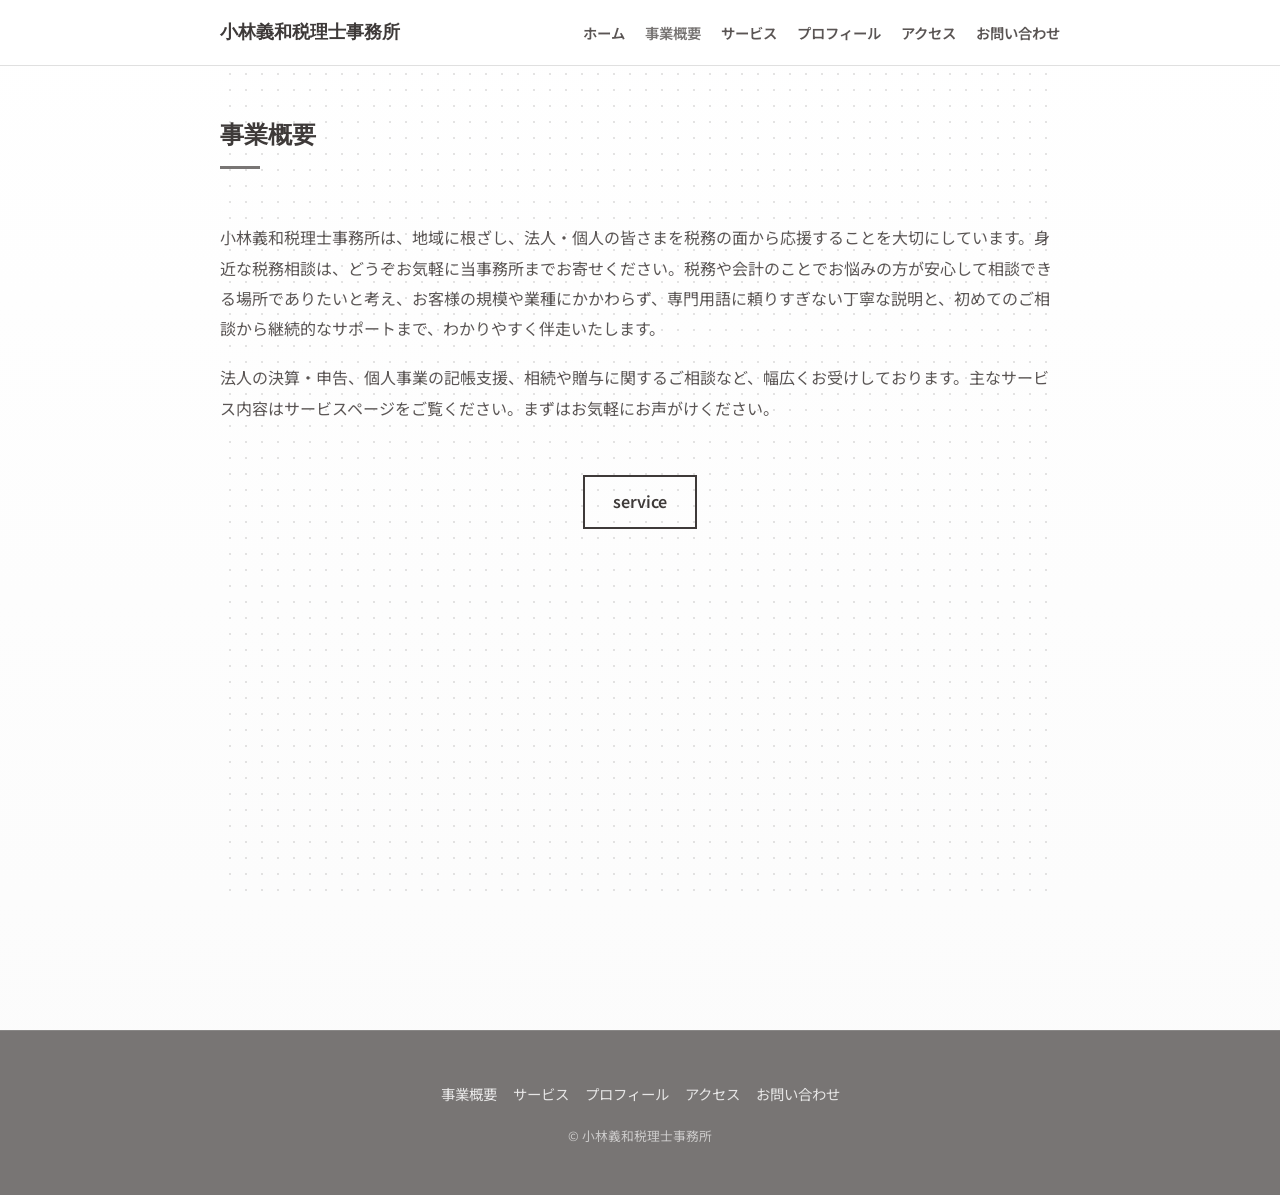
==== about.html @ 959f1964 "Initial website setup with theme C Made-with: Cursor" ====
<!DOCTYPE html>
<html lang="ja">
<head>
  <meta charset="UTF-8">
  <meta name="viewport" content="width=device-width, initial-scale=1.0">
  <title>事業概要 — 小林義和税理士事務所</title>
  <link rel="preconnect" href="https://fonts.googleapis.com">
  <link rel="preconnect" href="https://fonts.gstatic.com" crossorigin>
  <link href="https://fonts.googleapis.com/css2?family=Noto+Sans+JP:wght@400;500;600;700&display=swap" rel="stylesheet">
  <link rel="stylesheet" href="css/base.css">
  <link rel="stylesheet" href="css/theme-c.css?v=20260330-12">
</head>
<body>
  <header class="header">
    <div class="header__inner">
      <a class="header__logo" href="index.html">小林義和税理士事務所</a>
      <nav class="nav" aria-label="メインメニュー">
        <ul class="nav__list">
          <li><a class="nav__link" href="index.html">ホーム</a></li>
          <li><a class="nav__link" href="about.html" aria-current="page">事業概要</a></li>
          <li><a class="nav__link" href="services.html">サービス</a></li>
          <li><a class="nav__link" href="profile.html">プロフィール</a></li>
          <li><a class="nav__link" href="office.html">アクセス</a></li>
          <li><a class="nav__link" href="contact.html">お問い合わせ</a></li>
        </ul>
      </nav>
    </div>
  </header>

  <main class="main page-single">
    <div class="page-single__main">
      <h1 class="page-single__title">事業概要</h1>

      <section class="about">
        <div class="about__body about__body--single">
          <p>小林義和税理士事務所は、地域に根ざし、法人・個人の皆さまを税務の面から応援することを大切にしています。身近な税務相談は、どうぞお気軽に当事務所までお寄せください。税務や会計のことでお悩みの方が安心して相談できる場所でありたいと考え、お客様の規模や業種にかかわらず、専門用語に頼りすぎない丁寧な説明と、初めてのご相談から継続的なサポートまで、わかりやすく伴走いたします。</p>
          <p>法人の決算・申告、個人事業の記帳支援、相続や贈与に関するご相談など、幅広くお受けしております。主なサービス内容はサービスページをご覧ください。まずはお気軽にお声がけください。</p>
        </div>
        <p class="section__actions"><a class="btn btn--primary" href="services.html">service</a></p>
      </section>
    </div>
  </main>

  <footer class="footer">
    <nav class="footer__nav" aria-label="フッターナビ">
      <ul class="footer__nav-list">
        <li><a class="footer__nav-link" href="about.html">事業概要</a></li>
        <li><a class="footer__nav-link" href="services.html">サービス</a></li>
        <li><a class="footer__nav-link" href="profile.html">プロフィール</a></li>
        <li><a class="footer__nav-link" href="office.html">アクセス</a></li>
        <li><a class="footer__nav-link" href="contact.html">お問い合わせ</a></li>
      </ul>
    </nav>
    <p class="footer__copyright">© 小林義和税理士事務所</p>
  </footer>
</body>
</html>
---- css/base.css ----
/* 共通レイアウト（色・トーンは theme-a / theme-b / theme-c で指定） */
html { scroll-behavior: smooth; }
@media (prefers-reduced-motion: reduce) { html { scroll-behavior: auto; } }

*, *::before, *::after { box-sizing: border-box; }
body {
  margin: 0;
  font-family: var(--font-sans);
  font-size: 16px;
  line-height: 1.8;
  color: var(--color-text);
  background: var(--color-bg);
  min-height: 100vh;
  overflow-x: clip;
}

/* ========== ヘッダー・グローバルナビ ========== */
.header {
  position: sticky;
  top: 0;
  z-index: 100;
  background: var(--header-bg, rgba(255, 255, 255, 0.95));
  border-bottom: 1px solid var(--color-border);
}
.header__inner {
  max-width: var(--max-width);
  margin: 0 auto;
  padding: 1rem var(--space-edge);
  display: flex;
  align-items: center;
  justify-content: space-between;
}
.header__logo {
  font-family: var(--font-serif);
  font-size: 1.15rem;
  font-weight: 600;
  color: var(--color-text);
  text-decoration: none;
}
.header__logo:hover { color: var(--color-accent); }
.nav__list {
  list-style: none;
  margin: 0;
  padding: 0;
  display: flex;
  flex-wrap: wrap;
  gap: 0.5rem 1.25rem;
}
.nav__link {
  font-size: 0.9rem;
  font-weight: 600;
  color: var(--color-text-sub);
  text-decoration: none;
  transition: color 0.2s;
}
.nav__link:hover,
.nav__link[aria-current="page"] { color: var(--color-accent); }

/* トップのみ：ヒーロー写真を画面上端まで（ヘッダーを写真上に重ねる） */
.page-home {
  position: relative;
}
.page-home .header {
  position: absolute;
  top: 0;
  left: 0;
  right: 0;
  z-index: 100;
  background: var(--header-overlay-home, rgba(255, 255, 255, 0.45));
  backdrop-filter: blur(12px);
  -webkit-backdrop-filter: blur(12px);
  border-bottom: 1px solid rgba(0, 0, 0, 0.06);
}
.page-home .header__logo,
.page-home .nav__link {
  text-shadow:
    0 0 1px rgba(255, 255, 255, 0.95),
    0 1px 2px rgba(255, 255, 255, 0.85),
    0 0 14px rgba(255, 255, 255, 0.5);
}
.page-home .nav__link[aria-current="page"] {
  text-shadow:
    0 0 1px rgba(255, 255, 255, 0.95),
    0 1px 2px rgba(255, 255, 255, 0.85);
}
.page-home .header__inner {
  padding-top: calc(1rem + env(safe-area-inset-top, 0px));
}
.page-home .hero--with-photo {
  --hero-with-photo-min-height: clamp(360px, 68vh, 860px);
}

/* ========== ヒーロー ========== */
.hero {
  position: relative;
  padding: var(--hero-padding-y, 3rem) var(--space-edge) var(--hero-padding-y-bottom, 4rem);
  text-align: center;
  background: linear-gradient(180deg, var(--hero-gradient-start) 0%, var(--color-bg) 100%);
  border-bottom: 1px solid var(--color-border);
}
.hero__inner { max-width: var(--max-width); margin: 0 auto; }
.hero__title {
  margin: 0 0 0.35em;
  font-family: var(--font-serif);
  font-size: clamp(1.6rem, 4vw, var(--hero-title-max, 2.25rem));
  font-weight: 600;
  line-height: 1.35;
  color: var(--color-text);
  letter-spacing: var(--hero-title-tracking, normal);
}
.hero__subtitle {
  margin: 0;
  font-size: clamp(0.95rem, 2vw, 1.1rem);
  color: var(--color-text-sub);
}

/* ヒーロー：写真がエリア一面＋事務所名を中央（重ね表示） */
.hero--with-photo {
  position: relative;
  padding: 0;
  overflow: hidden;
  background: var(--color-bg-alt);
  border-bottom: 1px solid var(--color-border);
  width: 100vw;
  max-width: 100vw;
  margin-left: calc(50% - 50vw);
  margin-right: calc(50% - 50vw);
  box-sizing: border-box;
  min-height: var(--hero-with-photo-min-height, clamp(280px, 52vh, 640px));
}
.hero--with-photo .hero__photo {
  position: absolute;
  inset: 0;
  margin: 0;
  width: 100%;
  height: 100%;
  z-index: 0;
  background: var(--color-bg-alt);
  opacity: 0;
  animation: hero-slide-fade 18s linear infinite;
}
.hero--with-photo .hero__photo img {
  display: block;
  width: 100%;
  height: 100%;
  object-fit: cover;
  object-position: center;
  transform: scale(1);
  animation: hero-photo-zoom 18s ease-out infinite;
  transform-origin: center;
}
.hero--with-photo .hero__photo--slide1,
.hero--with-photo .hero__photo--slide1 img {
  animation-delay: 0s;
}
.hero--with-photo .hero__photo--slide2,
.hero--with-photo .hero__photo--slide2 img {
  animation-delay: 6s;
}
.hero--with-photo .hero__photo--slide3,
.hero--with-photo .hero__photo--slide3 img {
  animation-delay: 12s;
}
.hero--with-photo .hero__photo--slide2 img {
  /* 田中吉彦税理士事務所トップの落ち着いた見え方に寄せる */
  filter: saturate(0.86) contrast(1.04) brightness(0.82);
  object-position: center 46%;
}
@keyframes hero-photo-zoom {
  0% { transform: scale(1); }
  33.333% { transform: scale(1.1); }
  100% { transform: scale(1.1); }
}
@keyframes hero-slide-fade {
  0% { opacity: 0; }
  5% { opacity: 1; }
  28.333% { opacity: 1; }
  33.333% { opacity: 0; }
  100% { opacity: 0; }
}
@media (prefers-reduced-motion: reduce) {
  .page-home .hero--with-photo .hero__photo,
  .page-home .hero--with-photo .hero__photo img { animation: none; }
  .page-home .hero--with-photo .hero__photo { opacity: 0; }
  .page-home .hero--with-photo .hero__photo--slide1 { opacity: 1; }
}
.hero__overlay {
  position: absolute;
  inset: 0;
  z-index: 1;
  background: var(--hero-overlay-bg, rgba(44, 44, 44, 0.42));
  pointer-events: none;
}
.hero--with-photo .hero__inner--split {
  position: relative;
  z-index: 2;
  max-width: none;
  margin: 0;
  min-height: var(--hero-with-photo-min-height, clamp(280px, 52vh, 640px));
  display: flex;
  align-items: center;
  justify-content: center;
  padding: var(--space-xl) var(--space-edge);
  box-sizing: border-box;
  text-align: center;
}
.hero--with-photo .hero__title {
  margin: 0;
  max-width: 22em;
  color: var(--hero-title-on-image, #fff);
  text-shadow: var(--hero-title-shadow, 0 2px 28px rgba(0, 0, 0, 0.45));
}

/* 明るいハイキー写真向け（看板名と背景の分離：オーバーレイを強め＋中央にマット） */
.hero--with-photo.hero--bright-key .hero__overlay {
  background:
    radial-gradient(
      ellipse 92% 72% at 50% 48%,
      rgba(255, 255, 255, 0.88) 0%,
      rgba(255, 255, 255, 0.55) 45%,
      rgba(255, 255, 255, 0.2) 72%,
      transparent 100%
    ),
    linear-gradient(
      165deg,
      rgba(255, 255, 255, 0.65) 0%,
      rgba(255, 255, 255, 0.2) 38%,
      var(--hero-bright-overlay-end, rgba(44, 62, 98, 0.32)) 100%
    );
}
.hero--with-photo.hero--bright-key .hero__title {
  color: var(--hero-bright-title-color, #1e293b);
  text-shadow:
    0 0 32px rgba(255, 255, 255, 1),
    0 0 16px rgba(255, 255, 255, 0.95),
    0 1px 0 rgba(255, 255, 255, 0.9),
    0 2px 14px rgba(255, 255, 255, 0.75);
}

/* 地図埋め込み */
.map-embed {
  margin: var(--space-lg) 0;
  border: 1px solid var(--color-border);
  border-radius: var(--radius);
  overflow: hidden;
  background: var(--color-bg-alt);
  aspect-ratio: 16 / 10;
  max-height: 420px;
}
.map-embed iframe {
  display: block;
  width: 100%;
  height: 100%;
  min-height: 280px;
  border: 0;
}

/* アクセス：地図とフォームを横並び */
.access__map-form {
  display: grid;
  gap: var(--space-lg);
  align-items: start;
  margin-top: var(--space-lg);
}
@media (min-width: 900px) {
  .access__map-form {
    grid-template-columns: 1fr 1fr;
    gap: var(--space-xl);
    align-items: stretch;
  }
}
.access__map-col .about__heading,
.access__form-col .about__heading {
  margin-top: 0;
}
.access__map-col .map-embed {
  margin: var(--space) 0 var(--space);
}
.map-embed--side {
  aspect-ratio: auto;
  max-height: none;
  min-height: min(420px, 50vh);
  height: 100%;
}
@media (min-width: 900px) {
  .map-embed--side {
    min-height: 440px;
  }
  .map-embed--side iframe {
    min-height: 440px;
  }
}
.access__map-link {
  margin: 0;
  font-size: 0.95rem;
}
.access__map-link a {
  color: var(--color-accent);
  font-weight: 600;
}
.access__actions {
  margin-top: var(--space-lg);
  display: flex;
  flex-wrap: wrap;
  gap: var(--space);
  align-items: center;
  justify-content: center;
}
.access__actions--after-map {
  margin-top: var(--space);
}

/* CTAボタン（ヒーロー／アクセント色で枠のみ・角ばり） */
.btn {
  display: inline-flex;
  align-items: center;
  justify-content: center;
  min-height: 44px;
  padding: 0.65em 1.75em;
  font-family: var(--font-sans);
  font-size: 1rem;
  font-weight: 600;
  text-decoration: none;
  border-radius: 0;
  border: 2px solid var(--cta-border, var(--color-accent));
  cursor: pointer;
  transition: background 0.2s, color 0.2s, border-color 0.2s;
  box-sizing: border-box;
}
.btn:hover { opacity: 1; }
.btn--primary {
  color: var(--cta-text, var(--color-accent));
  background: transparent;
  border-color: var(--cta-border, var(--color-accent));
}
.btn--primary:hover {
  background: var(--cta-hover-bg, rgba(44, 82, 130, 0.1));
  color: var(--cta-text-hover, var(--color-accent));
}
.btn--primary:focus-visible {
  outline: 2px solid var(--cta-border, var(--color-accent));
  outline-offset: 3px;
}
.section__actions {
  margin-top: var(--space-lg);
  margin-bottom: 0;
  text-align: center;
}
.section__actions .btn { margin-top: 0.25rem; }

/* アクセスページ：地図のみ（全幅） */
.map-embed--access-full {
  margin: var(--space-lg) 0;
  aspect-ratio: 16 / 10;
  max-height: 520px;
  min-height: 320px;
}
.map-embed--access-full iframe {
  min-height: 320px;
}
@media (min-width: 720px) {
  .map-embed--access-full {
    min-height: 400px;
    max-height: 560px;
  }
  .map-embed--access-full iframe {
    min-height: 400px;
  }
}

/* サービス一覧（ページ用） */
.services__intro { margin: 0 0 var(--space-lg); color: var(--color-text-sub); line-height: 1.9; }
.services__list { list-style: none; margin: 0; padding: 0; }
.services__item {
  padding: var(--space) 0;
  border-bottom: 1px solid var(--color-border);
  font-size: 1.05rem;
  font-weight: 600;
  color: var(--color-text);
}
.services__item:last-child { border-bottom: none; }

/* アクセスページ：フォーム単体ブロック（地図と並べない場合用） */
.access__form-block {
  padding-top: var(--space-xl);
  margin-top: var(--space-lg);
  border-top: 1px solid var(--color-border);
}

/* ========== メインコンテンツ ========== */
.main { max-width: var(--max-width); margin: 0 auto; padding: var(--space-xl) var(--space-edge); }
.section { padding: var(--space-xl) 0; }
.section:not(:last-child) { border-bottom: 1px solid var(--color-border); }
.section__title {
  margin: 0 0 var(--space);
  font-family: var(--font-serif);
  font-size: 1.35rem;
  font-weight: 600;
}
.section__title::after {
  content: "";
  display: block;
  width: var(--title-accent-width, 2em);
  height: var(--title-accent-height, 3px);
  margin-top: 0.35em;
  background: var(--color-accent);
  border-radius: var(--title-accent-radius, 2px);
}
.section__lead {
  margin: 0 0 var(--space-lg);
  font-size: 1rem;
  color: var(--color-text-sub);
  line-height: 1.9;
}

/* 事業概要（罫線で区切り） */
.about { margin: 0; }
.about__lead {
  margin: 0 0 var(--space);
  font-size: 1rem;
  color: var(--color-text-sub);
  line-height: 1.9;
}
.about__rule {
  margin: var(--space-lg) 0;
  border: none;
  border-top: 1px solid var(--color-border);
}
.about__body { font-size: 1rem; color: var(--color-text-sub); line-height: 1.9; }
.about__body p { margin: 0 0 1em; }
.about__body p:last-child { margin-bottom: 0; }
.about__body--single p:first-child { margin-top: 0; }
.about__heading {
  margin: var(--space) 0 0.75rem;
  font-family: var(--font-serif);
  font-size: 1.1rem;
  font-weight: 600;
  color: var(--color-text);
}
.about__heading::after {
  content: "";
  display: block;
  width: 1.5em;
  height: 2px;
  margin-top: 0.25em;
  background: var(--color-accent);
  border-radius: 1px;
}
.about__services {
  margin: 0;
  padding-left: 1.25rem;
  color: var(--color-text-sub);
  line-height: 1.9;
}
.about__services li { margin-bottom: 0.35em; }
.about__services li:last-child { margin-bottom: 0; }

/* プロフィール（スタッフ） */
.profile__list { list-style: none; margin: 0; padding: 0; }
.profile__item {
  padding: var(--space-lg) 0;
  border-bottom: 1px solid var(--color-border);
}
.profile__item:last-child { border-bottom: none; }
.profile__inner {
  display: grid;
  gap: var(--space);
  align-items: start;
}
@media (min-width: 640px) {
  .profile__inner { grid-template-columns: 140px 1fr; gap: var(--space-lg); }
}
.profile__figure {
  margin: 0;
  border-radius: var(--profile-photo-radius, var(--radius));
  overflow: hidden;
  background: var(--color-bg-alt);
  aspect-ratio: 1;
  min-height: 140px;
  box-shadow: var(--profile-photo-shadow, none);
}
.profile__figure img { display: block; width: 100%; height: 100%; object-fit: cover; }
.profile__body { min-width: 0; }
.profile__name { margin: 0 0 0.2em; font-family: var(--font-serif); font-size: 1.2rem; font-weight: 600; }
.profile__role { margin: 0 0 0.5em; font-size: 0.9rem; color: var(--color-accent); }
.profile__catch { margin: 0 0 0.5em; font-size: 0.95rem; font-weight: 600; color: var(--color-text); }
.profile__bio { margin: 0; font-size: 0.95rem; color: var(--color-text-sub); line-height: 1.85; }

/* 事務所案内 */
.office__dl { margin: 0; }
.office__row { display: grid; gap: 0.5rem 1.5rem; padding: 0.75rem 0; border-bottom: 1px dotted var(--color-border); }
@media (min-width: 480px) { .office__row { grid-template-columns: 8em 1fr; } }
.office__dt { font-weight: 600; color: var(--color-text); }
.office__dd { margin: 0; color: var(--color-text-sub); }

/* お問い合わせフォーム */
.contact__lead {
  margin: 0 0 var(--space-lg);
  font-size: 1rem;
  color: var(--color-text-sub);
  line-height: 1.8;
}
.contact__frame {
  padding: var(--space-lg);
  border: 1px solid var(--color-border);
  border-radius: var(--radius);
  background: var(--contact-frame-bg, #fff);
  margin-bottom: var(--space);
  box-shadow: var(--contact-frame-shadow, none);
}
.contact__form { display: flex; flex-direction: column; gap: 1.25rem; max-width: 100%; }
.contact__row { display: grid; gap: 1rem; }
@media (min-width: 480px) { .contact__row { grid-template-columns: 1fr 1fr; } }
.contact__field { min-width: 0; }
.contact__label { display: block; margin-bottom: 0.35em; font-size: 0.9rem; font-weight: 600; color: var(--color-text); }
.contact__input,
.contact__textarea {
  width: 100%;
  padding: 0.6em 0.9em;
  font-family: var(--font-sans);
  font-size: 1rem;
  border: 1px solid var(--color-border);
  border-radius: var(--radius);
  background: var(--input-bg, #fff);
  transition: border-color 0.2s;
}
.contact__input:focus,
.contact__textarea:focus {
  outline: none;
  border-color: var(--color-accent);
}
.contact__textarea { resize: vertical; min-height: 6em; }
.contact__submit {
  padding: 0.7em 1.75em;
  font-size: 1rem;
  font-weight: 600;
  font-family: var(--font-sans);
  color: var(--cta-text, var(--color-accent));
  background: transparent;
  border: 2px solid var(--cta-border, var(--color-accent));
  border-radius: 0;
  cursor: pointer;
  align-self: flex-start;
  transition: background 0.2s, color 0.2s;
}
.contact__submit:hover {
  background: var(--cta-hover-bg, rgba(44, 82, 130, 0.1));
  color: var(--cta-text-hover, var(--color-accent));
}
.contact__submit:focus-visible {
  outline: 2px solid var(--cta-border, var(--color-accent));
  outline-offset: 3px;
}
.contact__required { font-size: 0.8em; font-weight: 500; color: var(--color-accent); }
.contact__input::placeholder,
.contact__textarea::placeholder { color: #999; }
.contact__note { margin: 0.5rem 0 0; font-size: 0.85rem; color: var(--color-text-sub); }

/* ========== フッター ========== */
.footer {
  margin-top: var(--space-xl);
  padding: var(--space-lg) var(--space-edge);
  text-align: center;
  border-top: 1px solid var(--footer-border, var(--color-border));
  background: var(--footer-bg, var(--header-bg, rgba(255, 255, 255, 0.95)));
  color: var(--footer-text, inherit);
}
.footer__nav { margin-bottom: 1rem; }
.footer__nav-list { list-style: none; margin: 0; padding: 0; display: flex; flex-wrap: wrap; justify-content: center; gap: 0 1rem; }
.footer__nav-link { font-size: 0.9rem; color: var(--footer-link-color, var(--color-text-sub)); text-decoration: none; }
.footer__nav-link:hover { color: var(--footer-link-hover, var(--color-accent)); }
.footer__copyright { margin: 0; font-size: 0.8rem; color: var(--footer-muted, var(--color-text-sub)); }

/* ========== 単体ページ（about / profile / office / contact） ========== */
.page-single {
  max-width: var(--max-width);
  margin: 0 auto;
  padding: 0 var(--space-edge) var(--space-xl);
  min-height: 100vh;
  display: flex;
  flex-direction: column;
}
.page-single__main { flex: 1; padding: var(--space-lg) 0 var(--space) 0; }
.page-single__title {
  margin: 0 0 var(--space-lg);
  font-family: var(--font-serif);
  font-size: 1.5rem;
  font-weight: 600;
}
.page-single__title::after {
  content: "";
  display: block;
  width: var(--title-accent-width, 2em);
  height: var(--title-accent-height, 3px);
  margin-top: 0.35em;
  background: var(--color-accent);
  border-radius: var(--title-accent-radius, 2px);
}

/* ========== レスポンシブ ========== */
@media (max-width: 768px) {
  :root { --space-lg: 2.5rem; --space-xl: 3rem; }
  .nav__list { gap: 0.5rem; }
  .hero { padding: 2rem var(--space-edge) 3rem; }
  .section__title { font-size: 1.25rem; }
}

@media (max-width: 640px) {
  .header__inner { flex-direction: column; align-items: flex-start; gap: 0.75rem; }
  .nav__list { gap: 0.35rem; }
  .contact__row { grid-template-columns: 1fr; }
  .contact__input,
  .contact__textarea { font-size: 16px; }
}
---- css/theme-c.css ----
/* パターンC — 田中吉彦税理士事務所 公式サイト（t2ao.com）の配色・トーンを参考
 * 本文 #3e3a39 / アクセント黄 #ffe400 / グレー #787574 / 区切り #e0e0e0（同サイト basic.css 準拠） */
:root {
  --color-text: #3e3a39;
  --color-text-sub: #5a5554;
  --color-bg: #ffffff;
  --color-bg-alt: #f5f5f4;
  --color-accent: #787574;
  --color-border: #e0e0e0;
  --font-sans: "Noto Sans JP", "Hiragino Kaku Gothic ProN", "Hiragino Sans", Meiryo, sans-serif;
  --font-serif: "Yu Mincho", "Hiragino Mincho ProN", "Noto Serif JP", serif;
  --space: 1.5rem;
  --space-lg: 3rem;
  --space-xl: 4rem;
  --max-width: 880px;
  --space-edge: 1.25rem;
  --radius: 6px;
  --hero-gradient-start: #ebeae8;
  /* CTA：炭色基調（黄色アクセントは使わない） */
  --cta-border: #3e3a39;
  --cta-text: #3e3a39;
  --cta-text-hover: #3e3a39;
  --cta-hover-bg: rgba(120, 117, 116, 0.14);
  --hero-padding-y: 3.5rem;
  --hero-padding-y-bottom: 4.5rem;
  --hero-title-max: 2.4rem;
  --hero-title-tracking: 0.06em;
  --title-accent-width: 2.5rem;
  --title-accent-height: 3px;
  --title-accent-radius: 0;
  --header-bg: rgba(255, 255, 255, 0.96);
  --header-overlay-home: rgba(255, 255, 255, 0.52);
  --profile-photo-radius: 50%;
  --profile-photo-shadow: 0 4px 20px rgba(62, 58, 57, 0.07);
  --contact-frame-bg: #fff;
  --contact-frame-shadow: 0 2px 16px rgba(62, 58, 57, 0.06);
  --input-bg: #fff;
  --hero-overlay-bg: rgba(62, 58, 57, 0.48);
  --hero-title-on-image: #fffdfa;
  --hero-title-shadow: 0 2px 22px rgba(0, 0, 0, 0.42);
  --hero-bright-title-color: #2e2c2b;
  --hero-bright-overlay-end: rgba(62, 58, 57, 0.3);
  /* フッター（同サイト .footerBoxWrap #787574 相当） */
  --footer-bg: #787574;
  --footer-border: rgba(255, 255, 255, 0.12);
  --footer-text: rgba(255, 255, 255, 0.92);
  --footer-link-color: rgba(255, 255, 255, 0.82);
  --footer-link-hover: #ffffff;
  --footer-muted: rgba(255, 255, 255, 0.62);
}

/* t2ao風：ノートパッドのようなドット背景 */
body {
  background:
    linear-gradient(180deg, #ffffff 0%, #fbfbfb 100%);
}

.main {
  background: transparent;
}
.main .section {
  position: relative;
  padding: calc(var(--space-xl) + 0.35rem) calc(var(--space-edge) + 0.2rem);
  background-image:
    radial-gradient(circle, rgba(120, 117, 116, 0.18) 1.05px, transparent 1.15px);
  background-size: 16px 16px;
  background-position: 2px 2px;
  background-origin: padding-box;
  background-clip: padding-box;
}
.main .section:not(:last-child) {
  margin-bottom: 0;
  border-bottom: none;
}
.main > .section + .section {
  margin-top: clamp(1.1rem, 2.8vw, 1.9rem);
}
.main .section[id] {
  scroll-margin-top: 1rem;
}
.section:not(:last-child) {
  border-bottom: 0 !important;
}
.main .section,
.main .section:not(:last-child) {
  border-bottom: 0 !important;
}

.section__title {
  letter-spacing: 0.04em;
}
.section__title::after,
.about__heading::after {
  background: var(--color-accent);
}

.about__services {
  list-style: none;
  padding-left: 0;
}
.about__services li {
  position: relative;
  padding-left: 1em;
}
.about__services li::before {
  content: "";
  position: absolute;
  top: 0.72em;
  left: 0;
  width: 0.38em;
  height: 0.38em;
  border-radius: 50%;
  background: var(--color-accent);
}

.page-single__main {
  /* 下層ページ：ヘッダー直下の詰まりを防ぐ（左右は main 側で確保） */
  padding: var(--space-lg) 0 0 0 !important;
  background-image:
    radial-gradient(circle, rgba(120, 117, 116, 0.2) 1.1px, transparent 1.2px);
  background-size: 16px 16px;
  background-position: 2px 0 !important;
  background-origin: padding-box;
  background-clip: padding-box;
}
.page-single__main > * + * {
  margin-top: 0.35rem;
}
@media (max-width: 640px) {
  .page-single__main {
    padding-top: calc(var(--space-lg) - 0.5rem) !important;
  }
}
.page-single__title {
  margin-bottom: calc(var(--space-lg) + 0.35rem);
}

.about__body p,
.section__lead,
.services__intro {
  margin-bottom: 1.15em;
}
.about__services li {
  margin-bottom: 0.5em;
}
.about__rule {
  border-top: 0;
  margin: calc(var(--space-lg) + 0.4rem) 0;
}
.services__item {
  padding-top: 1rem;
  padding-bottom: 1rem;
  border-bottom: 0;
}
.page-single__title::after {
  background: var(--color-accent);
}

.services__item {
  padding-left: 0.35rem;
  border-bottom: 0;
}
.office__row {
  border-bottom: 0;
  padding-bottom: 1rem;
}
.office__row + .office__row {
  margin-top: 0.35rem;
}
.contact__frame {
  border: 1px dotted #d7d2cd;
  border-top: 2px solid var(--color-accent);
}

/*（重複上書きを削除して統一） */
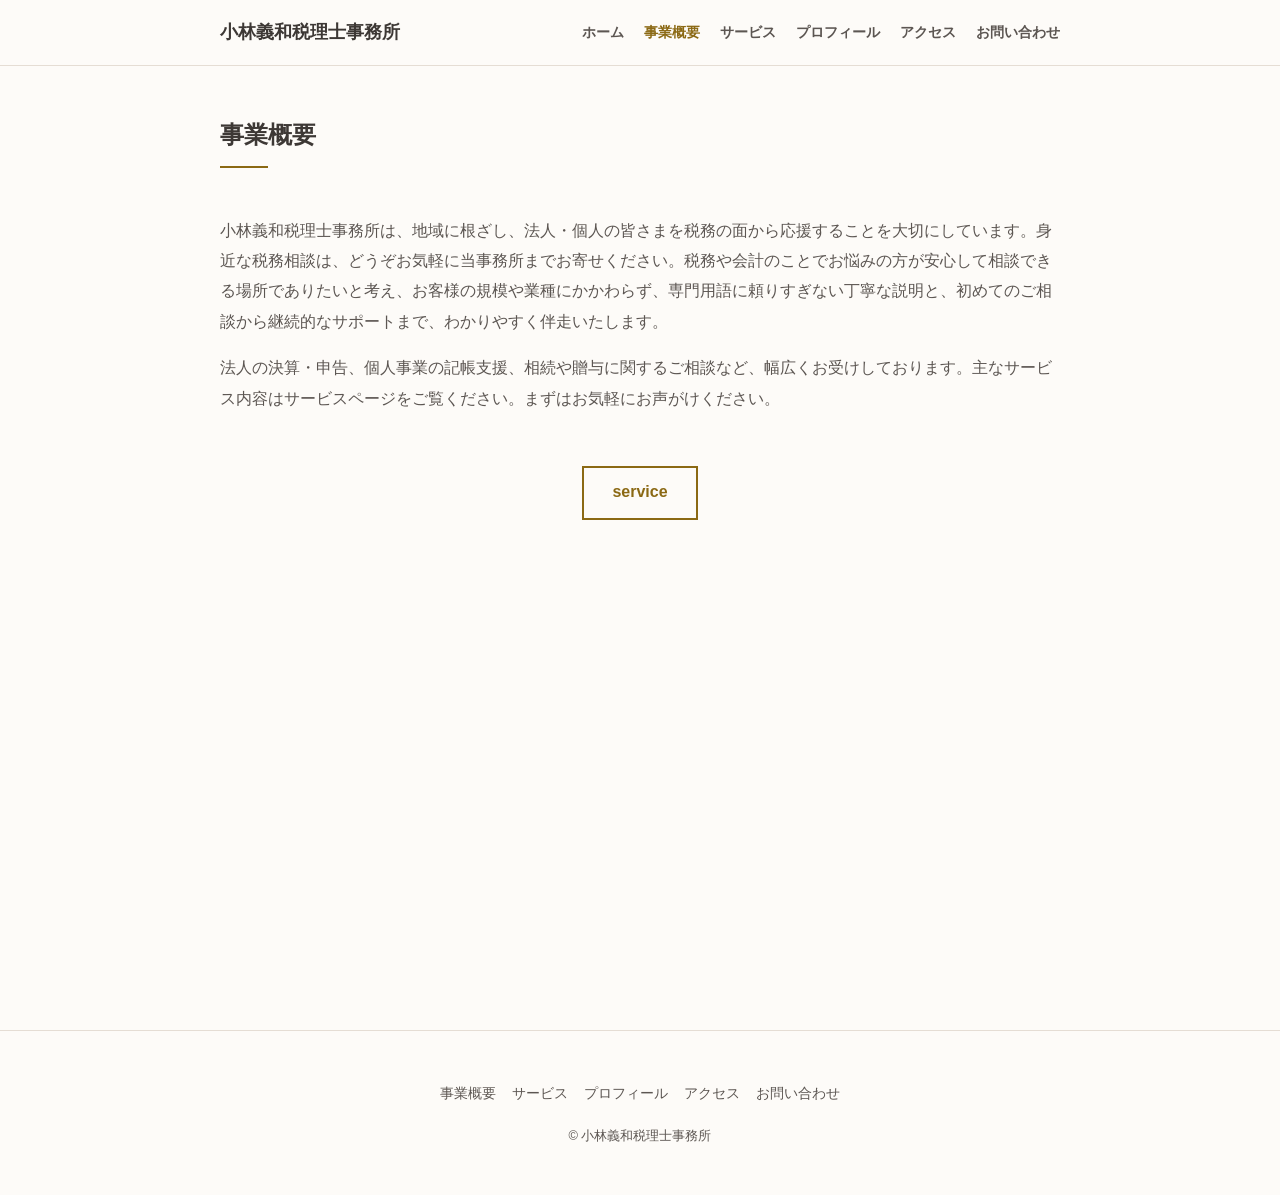
==== commit 37db035b: "Switch branch variant to theme B Made-with: Cursor" ====
--- a/about.html
+++ b/about.html
@@ -8,7 +8,7 @@
   <link rel="preconnect" href="https://fonts.gstatic.com" crossorigin>
   <link href="https://fonts.googleapis.com/css2?family=Noto+Sans+JP:wght@400;500;600;700&display=swap" rel="stylesheet">
   <link rel="stylesheet" href="css/base.css">
-  <link rel="stylesheet" href="css/theme-c.css?v=20260330-12">
+  <link rel="stylesheet" href="css/theme-b.css?v=20260330-1800">
 </head>
 <body>
   <header class="header">
--- a/css/theme-b.css
+++ b/css/theme-b.css
@@ -0,0 +1,42 @@
+/* パターンB — 暖色・クリームトーン（やわらかさ・人となり） */
+:root {
+  --color-text: #3d3835;
+  --color-text-sub: #5c5652;
+  --color-bg: #fdfbf8;
+  --color-bg-alt: #f5efe8;
+  --color-accent: #8b6914;
+  --color-border: #e5ddd4;
+  --font-sans: "Hiragino Kaku Gothic ProN", "Hiragino Sans", Meiryo, sans-serif;
+  --font-serif: "Yu Mincho", "Hiragino Mincho ProN", serif;
+  --space: 1.5rem;
+  --space-lg: 3rem;
+  --space-xl: 4rem;
+  --max-width: 880px;
+  --space-edge: 1.25rem;
+  --radius: 8px;
+  --hero-gradient-start: #f0e8dc;
+  /* CTA：ヒーロー暖色トーンとアクセントを統一 */
+  --cta-border: #8b6914;
+  --cta-text: #8b6914;
+  --cta-text-hover: #6d530f;
+  --cta-hover-bg: rgba(139, 105, 20, 0.12);
+  --hero-padding-y: 3.5rem;
+  --hero-padding-y-bottom: 4.5rem;
+  --hero-title-max: 2.4rem;
+  --hero-title-tracking: 0.02em;
+  --title-accent-width: 3rem;
+  --title-accent-height: 2px;
+  --title-accent-radius: 0;
+  --header-bg: rgba(253, 251, 248, 0.97);
+  --header-overlay-home: rgba(253, 251, 248, 0.52);
+  --profile-photo-radius: 50%;
+  --profile-photo-shadow: 0 4px 20px rgba(61, 56, 53, 0.08);
+  --contact-frame-bg: #fff;
+  --contact-frame-shadow: 0 2px 16px rgba(61, 56, 53, 0.06);
+  --input-bg: #fffcf9;
+  --hero-overlay-bg: rgba(61, 56, 53, 0.5);
+  --hero-title-on-image: #fffdfa;
+  --hero-title-shadow: 0 2px 24px rgba(0, 0, 0, 0.4);
+  --hero-bright-title-color: #2f2a28;
+  --hero-bright-overlay-end: rgba(61, 56, 53, 0.28);
+}
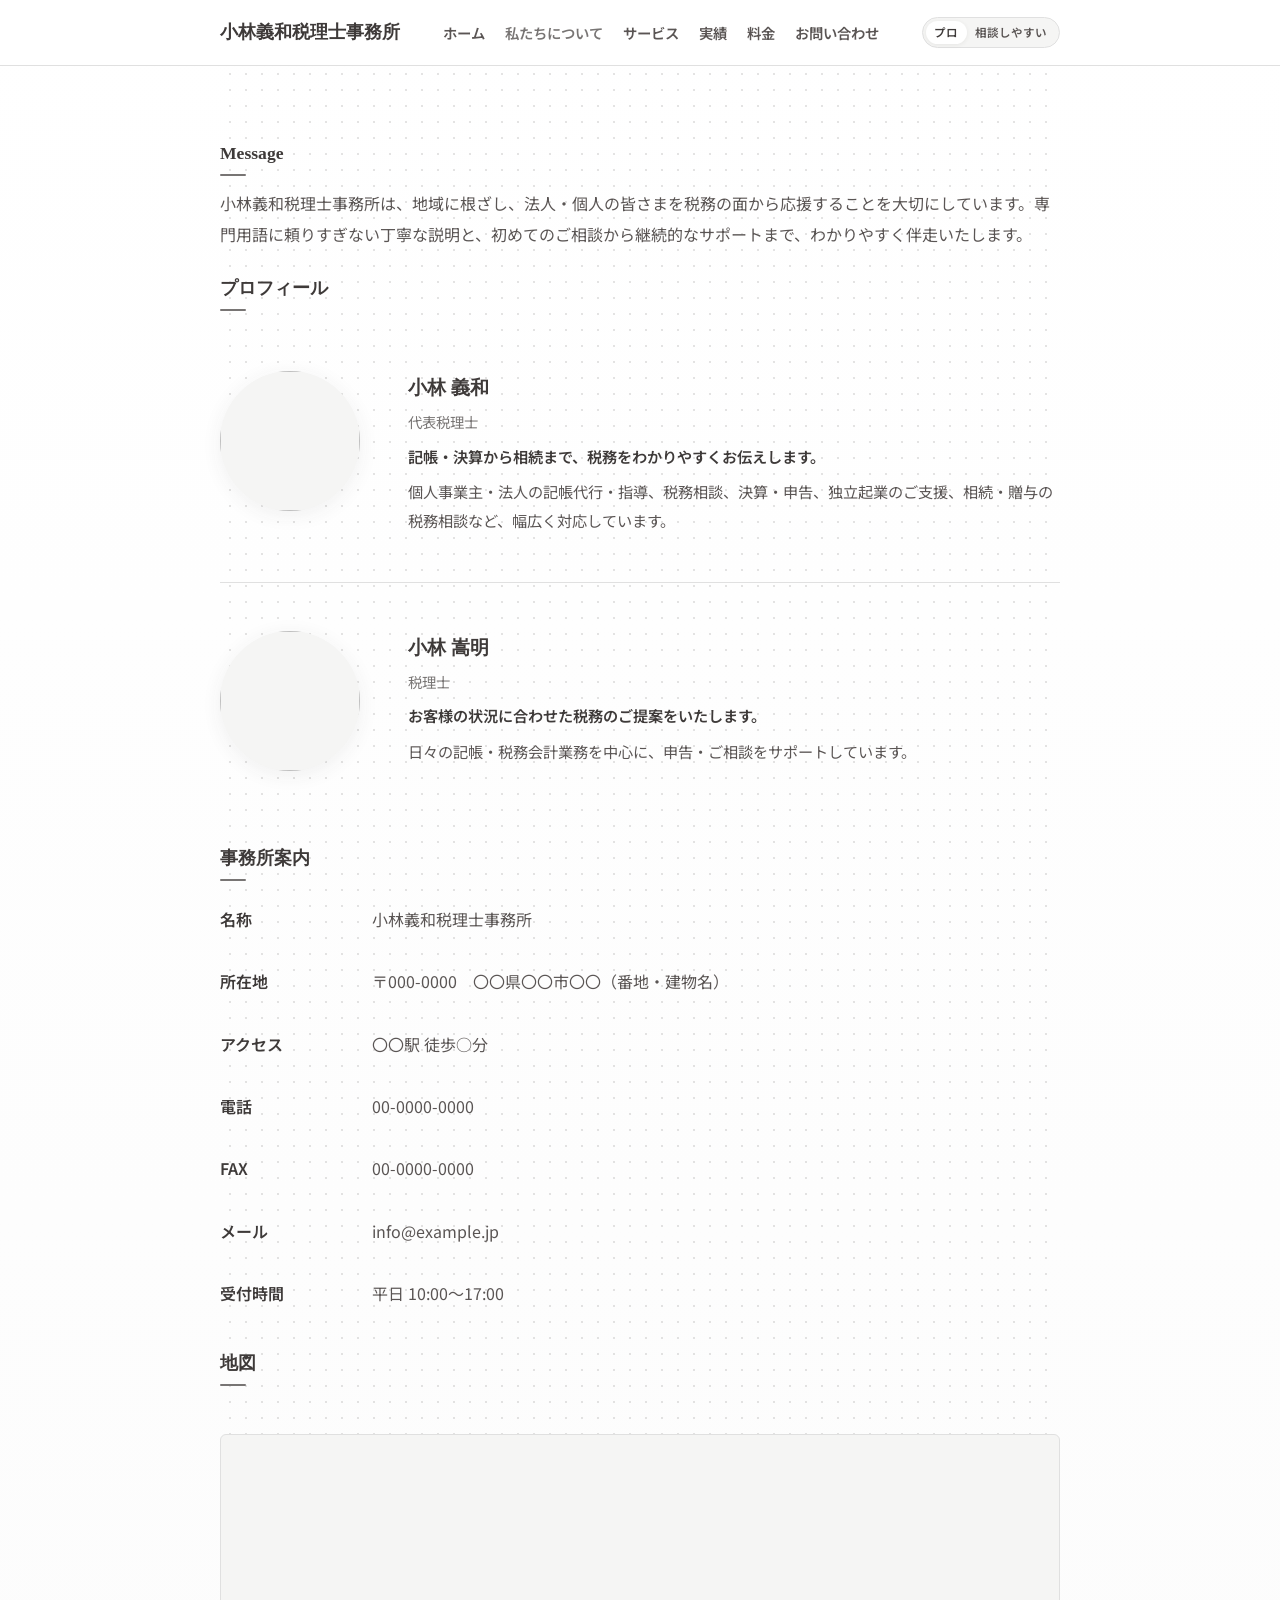
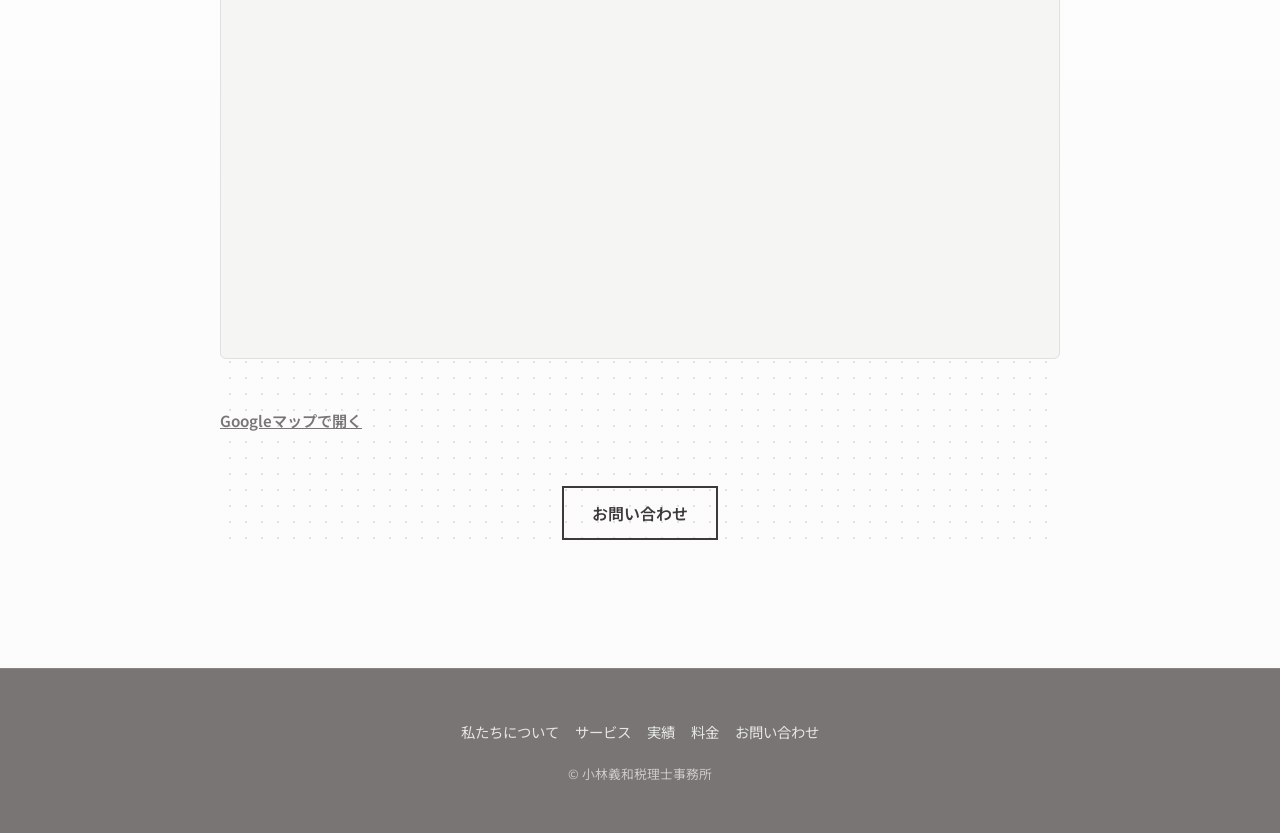
==== commit c488b4f7: "Refine friendly-site UX and restore mode switching across pages Improve mobile layout and hero behav" ====
--- a/about.html
+++ b/about.html
@@ -3,12 +3,13 @@
 <head>
   <meta charset="UTF-8">
   <meta name="viewport" content="width=device-width, initial-scale=1.0">
-  <title>事業概要 — 小林義和税理士事務所</title>
+  <title>私たちについて — 小林義和税理士事務所</title>
   <link rel="preconnect" href="https://fonts.googleapis.com">
   <link rel="preconnect" href="https://fonts.gstatic.com" crossorigin>
   <link href="https://fonts.googleapis.com/css2?family=Noto+Sans+JP:wght@400;500;600;700&display=swap" rel="stylesheet">
   <link rel="stylesheet" href="css/base.css">
-  <link rel="stylesheet" href="css/theme-b.css?v=20260330-1800">
+  <link id="site-theme-link" rel="stylesheet" href="css/theme-c.css?v=20260527">
+  <script src="js/site-mode.js"></script>
 </head>
 <body>
   <header class="header">
@@ -17,10 +18,10 @@
       <nav class="nav" aria-label="メインメニュー">
         <ul class="nav__list">
           <li><a class="nav__link" href="index.html">ホーム</a></li>
-          <li><a class="nav__link" href="about.html" aria-current="page">事業概要</a></li>
+          <li><a class="nav__link" href="about.html" aria-current="page">私たちについて</a></li>
           <li><a class="nav__link" href="services.html">サービス</a></li>
-          <li><a class="nav__link" href="profile.html">プロフィール</a></li>
-          <li><a class="nav__link" href="office.html">アクセス</a></li>
+          <li><a class="nav__link" href="works.html">実績</a></li>
+          <li><a class="nav__link" href="pricing.html">料金</a></li>
           <li><a class="nav__link" href="contact.html">お問い合わせ</a></li>
         </ul>
       </nav>
@@ -29,14 +30,85 @@
 
   <main class="main page-single">
     <div class="page-single__main">
-      <h1 class="page-single__title">事業概要</h1>
+      <section class="about">
+        <h2 class="about__heading">Message</h2>
+        <div class="about__body about__body--single">
+          <p>小林義和税理士事務所は、地域に根ざし、法人・個人の皆さまを税務の面から応援することを大切にしています。専門用語に頼りすぎない丁寧な説明と、初めてのご相談から継続的なサポートまで、わかりやすく伴走いたします。</p>
+        </div>
 
-      <section class="about">
-        <div class="about__body about__body--single">
-          <p>小林義和税理士事務所は、地域に根ざし、法人・個人の皆さまを税務の面から応援することを大切にしています。身近な税務相談は、どうぞお気軽に当事務所までお寄せください。税務や会計のことでお悩みの方が安心して相談できる場所でありたいと考え、お客様の規模や業種にかかわらず、専門用語に頼りすぎない丁寧な説明と、初めてのご相談から継続的なサポートまで、わかりやすく伴走いたします。</p>
-          <p>法人の決算・申告、個人事業の記帳支援、相続や贈与に関するご相談など、幅広くお受けしております。主なサービス内容はサービスページをご覧ください。まずはお気軽にお声がけください。</p>
+        <h2 class="about__heading" id="profile">プロフィール</h2>
+        <ul class="profile__list">
+          <li class="profile__item">
+            <div class="profile__inner">
+              <figure class="profile__figure profile__figure--illust">
+                <img src="images/illust-profile-yoshikazu.svg" alt="" width="200" height="200" decoding="async">
+              </figure>
+              <div class="profile__body">
+                <p class="profile__name">小林 義和</p>
+                <p class="profile__role">代表税理士</p>
+                <p class="profile__catch">記帳・決算から相続まで、税務をわかりやすくお伝えします。</p>
+                <p class="profile__bio">個人事業主・法人の記帳代行・指導、税務相談、決算・申告、独立起業のご支援、相続・贈与の税務相談など、幅広く対応しています。</p>
+              </div>
+            </div>
+          </li>
+          <li class="profile__item">
+            <div class="profile__inner">
+              <figure class="profile__figure profile__figure--illust">
+                <img src="images/illust-profile-takaaki.svg" alt="" width="200" height="200" decoding="async">
+              </figure>
+              <div class="profile__body">
+                <p class="profile__name">小林 嵩明</p>
+                <p class="profile__role">税理士</p>
+                <p class="profile__catch">お客様の状況に合わせた税務のご提案をいたします。</p>
+                <p class="profile__bio">日々の記帳・税務会計業務を中心に、申告・ご相談をサポートしています。</p>
+              </div>
+            </div>
+          </li>
+        </ul>
+
+        <h2 class="about__heading">事務所案内</h2>
+        <dl class="office__dl">
+          <div class="office__row">
+            <dt class="office__dt">名称</dt>
+            <dd class="office__dd">小林義和税理士事務所</dd>
+          </div>
+          <div class="office__row">
+            <dt class="office__dt">所在地</dt>
+            <dd class="office__dd">〒000-0000　〇〇県〇〇市〇〇（番地・建物名）</dd>
+          </div>
+          <div class="office__row">
+            <dt class="office__dt">アクセス</dt>
+            <dd class="office__dd">〇〇駅 徒歩○分</dd>
+          </div>
+          <div class="office__row">
+            <dt class="office__dt">電話</dt>
+            <dd class="office__dd">00-0000-0000</dd>
+          </div>
+          <div class="office__row">
+            <dt class="office__dt">FAX</dt>
+            <dd class="office__dd">00-0000-0000</dd>
+          </div>
+          <div class="office__row">
+            <dt class="office__dt">メール</dt>
+            <dd class="office__dd">info@example.jp</dd>
+          </div>
+          <div class="office__row">
+            <dt class="office__dt">受付時間</dt>
+            <dd class="office__dd">平日 10:00～17:00</dd>
+          </div>
+        </dl>
+
+        <h2 class="about__heading" id="access">地図</h2>
+        <div class="map-embed map-embed--access-full">
+          <iframe
+            title="小林義和税理士事務所の地図"
+            src="https://www.google.com/maps?q=35.4098526%2C136.7817527&amp;hl=ja&amp;z=17&amp;output=embed"
+            loading="lazy"
+            referrerpolicy="no-referrer-when-downgrade"
+            allowfullscreen></iframe>
         </div>
-        <p class="section__actions"><a class="btn btn--primary" href="services.html">service</a></p>
+        <p class="access__map-link"><a href="https://maps.app.goo.gl/AAufb9p4Q1BrUgb66" target="_blank" rel="noopener noreferrer">Googleマップで開く</a></p>
+        <p class="section__actions"><a class="btn btn--primary" href="contact.html">お問い合わせ</a></p>
       </section>
     </div>
   </main>
@@ -44,14 +116,15 @@
   <footer class="footer">
     <nav class="footer__nav" aria-label="フッターナビ">
       <ul class="footer__nav-list">
-        <li><a class="footer__nav-link" href="about.html">事業概要</a></li>
+        <li><a class="footer__nav-link" href="about.html">私たちについて</a></li>
         <li><a class="footer__nav-link" href="services.html">サービス</a></li>
-        <li><a class="footer__nav-link" href="profile.html">プロフィール</a></li>
-        <li><a class="footer__nav-link" href="office.html">アクセス</a></li>
+        <li><a class="footer__nav-link" href="works.html">実績</a></li>
+        <li><a class="footer__nav-link" href="pricing.html">料金</a></li>
         <li><a class="footer__nav-link" href="contact.html">お問い合わせ</a></li>
       </ul>
     </nav>
     <p class="footer__copyright">© 小林義和税理士事務所</p>
   </footer>
+  <script src="js/scroll-reveal.js" defer></script>
 </body>
 </html>
--- a/css/base.css
+++ b/css/base.css
@@ -14,6 +14,44 @@
   overflow-x: clip;
 }
 
+/* ========== 表示モード切替（プロ / 相談しやすい） ========== */
+.site-mode {
+  display: inline-flex;
+  flex-shrink: 0;
+  padding: 3px;
+  border: 1px solid var(--color-border);
+  border-radius: 999px;
+  background: var(--color-bg-alt);
+}
+.site-mode__btn {
+  margin: 0;
+  padding: 0.35em 0.75em;
+  font-family: var(--font-sans);
+  font-size: 0.72rem;
+  font-weight: 600;
+  line-height: 1.3;
+  color: var(--color-text-sub);
+  background: transparent;
+  border: none;
+  border-radius: 999px;
+  cursor: pointer;
+  white-space: nowrap;
+  transition: background 0.2s, color 0.2s;
+}
+.site-mode__btn:hover { color: var(--color-text); }
+.site-mode__btn[aria-pressed="true"] {
+  color: var(--color-text);
+  background: var(--color-bg);
+  box-shadow: 0 1px 4px rgba(62, 58, 57, 0.08);
+}
+@media (max-width: 900px) {
+  .site-mode__btn { font-size: 0.68rem; padding: 0.35em 0.55em; }
+}
+@media (max-width: 640px) {
+  .header__inner { flex-wrap: wrap; }
+  .site-mode { order: 3; width: 100%; justify-content: center; }
+}
+
 /* ========== ヘッダー・グローバルナビ ========== */
 .header {
   position: sticky;
@@ -29,6 +67,7 @@
   display: flex;
   align-items: center;
   justify-content: space-between;
+  gap: 0.75rem;
 }
 .header__logo {
   font-family: var(--font-serif);
--- a/css/theme-c.css
+++ b/css/theme-c.css
@@ -0,0 +1,175 @@
+/* パターンC — 田中吉彦税理士事務所 公式サイト（t2ao.com）の配色・トーンを参考
+ * 本文 #3e3a39 / アクセント黄 #ffe400 / グレー #787574 / 区切り #e0e0e0（同サイト basic.css 準拠） */
+:root {
+  --color-text: #3e3a39;
+  --color-text-sub: #5a5554;
+  --color-bg: #ffffff;
+  --color-bg-alt: #f5f5f4;
+  --color-accent: #787574;
+  --color-border: #e0e0e0;
+  --font-sans: "Noto Sans JP", "Hiragino Kaku Gothic ProN", "Hiragino Sans", Meiryo, sans-serif;
+  --font-serif: "Yu Mincho", "Hiragino Mincho ProN", "Noto Serif JP", serif;
+  --space: 1.5rem;
+  --space-lg: 3rem;
+  --space-xl: 4rem;
+  --max-width: 880px;
+  --space-edge: 1.25rem;
+  --radius: 6px;
+  --hero-gradient-start: #ebeae8;
+  /* CTA：炭色基調（黄色アクセントは使わない） */
+  --cta-border: #3e3a39;
+  --cta-text: #3e3a39;
+  --cta-text-hover: #3e3a39;
+  --cta-hover-bg: rgba(120, 117, 116, 0.14);
+  --hero-padding-y: 3.5rem;
+  --hero-padding-y-bottom: 4.5rem;
+  --hero-title-max: 2.4rem;
+  --hero-title-tracking: 0.06em;
+  --title-accent-width: 2.5rem;
+  --title-accent-height: 3px;
+  --title-accent-radius: 0;
+  --header-bg: rgba(255, 255, 255, 0.96);
+  --header-overlay-home: rgba(255, 255, 255, 0.52);
+  --profile-photo-radius: 50%;
+  --profile-photo-shadow: 0 4px 20px rgba(62, 58, 57, 0.07);
+  --contact-frame-bg: #fff;
+  --contact-frame-shadow: 0 2px 16px rgba(62, 58, 57, 0.06);
+  --input-bg: #fff;
+  --hero-overlay-bg: rgba(62, 58, 57, 0.48);
+  --hero-title-on-image: #fffdfa;
+  --hero-title-shadow: 0 2px 22px rgba(0, 0, 0, 0.42);
+  --hero-bright-title-color: #2e2c2b;
+  --hero-bright-overlay-end: rgba(62, 58, 57, 0.3);
+  /* フッター（同サイト .footerBoxWrap #787574 相当） */
+  --footer-bg: #787574;
+  --footer-border: rgba(255, 255, 255, 0.12);
+  --footer-text: rgba(255, 255, 255, 0.92);
+  --footer-link-color: rgba(255, 255, 255, 0.82);
+  --footer-link-hover: #ffffff;
+  --footer-muted: rgba(255, 255, 255, 0.62);
+}
+
+/* t2ao風：ノートパッドのようなドット背景 */
+body {
+  background:
+    linear-gradient(180deg, #ffffff 0%, #fbfbfb 100%);
+}
+
+.main {
+  background: transparent;
+}
+.main .section {
+  position: relative;
+  padding: calc(var(--space-xl) + 0.35rem) calc(var(--space-edge) + 0.2rem);
+  background-image:
+    radial-gradient(circle, rgba(120, 117, 116, 0.18) 1.05px, transparent 1.15px);
+  background-size: 16px 16px;
+  background-position: 2px 2px;
+  background-origin: padding-box;
+  background-clip: padding-box;
+}
+.main .section:not(:last-child) {
+  margin-bottom: 0;
+  border-bottom: none;
+}
+.main > .section + .section {
+  margin-top: clamp(1.1rem, 2.8vw, 1.9rem);
+}
+.main .section[id] {
+  scroll-margin-top: 1rem;
+}
+.section:not(:last-child) {
+  border-bottom: 0 !important;
+}
+.main .section,
+.main .section:not(:last-child) {
+  border-bottom: 0 !important;
+}
+
+.section__title {
+  letter-spacing: 0.04em;
+}
+.section__title::after,
+.about__heading::after {
+  background: var(--color-accent);
+}
+
+.about__services {
+  list-style: none;
+  padding-left: 0;
+}
+.about__services li {
+  position: relative;
+  padding-left: 1em;
+}
+.about__services li::before {
+  content: "";
+  position: absolute;
+  top: 0.72em;
+  left: 0;
+  width: 0.38em;
+  height: 0.38em;
+  border-radius: 50%;
+  background: var(--color-accent);
+}
+
+.page-single__main {
+  /* 下層ページ：ヘッダー直下の詰まりを防ぐ（左右は main 側で確保） */
+  padding: var(--space-lg) 0 0 0 !important;
+  background-image:
+    radial-gradient(circle, rgba(120, 117, 116, 0.2) 1.1px, transparent 1.2px);
+  background-size: 16px 16px;
+  background-position: 2px 0 !important;
+  background-origin: padding-box;
+  background-clip: padding-box;
+}
+.page-single__main > * + * {
+  margin-top: 0.35rem;
+}
+@media (max-width: 640px) {
+  .page-single__main {
+    padding-top: calc(var(--space-lg) - 0.5rem) !important;
+  }
+}
+.page-single__title {
+  margin-bottom: calc(var(--space-lg) + 0.35rem);
+}
+
+.about__body p,
+.section__lead,
+.services__intro {
+  margin-bottom: 1.15em;
+}
+.about__services li {
+  margin-bottom: 0.5em;
+}
+.about__rule {
+  border-top: 0;
+  margin: calc(var(--space-lg) + 0.4rem) 0;
+}
+.services__item {
+  padding-top: 1rem;
+  padding-bottom: 1rem;
+  border-bottom: 0;
+}
+.page-single__title::after {
+  background: var(--color-accent);
+}
+
+.services__item {
+  padding-left: 0.35rem;
+  border-bottom: 0;
+}
+.office__row {
+  border-bottom: 0;
+  padding-bottom: 1rem;
+}
+.office__row + .office__row {
+  margin-top: 0.35rem;
+}
+.contact__frame {
+  border: 1px dotted #d7d2cd;
+  border-top: 2px solid var(--color-accent);
+}
+
+/*（重複上書きを削除して統一） */
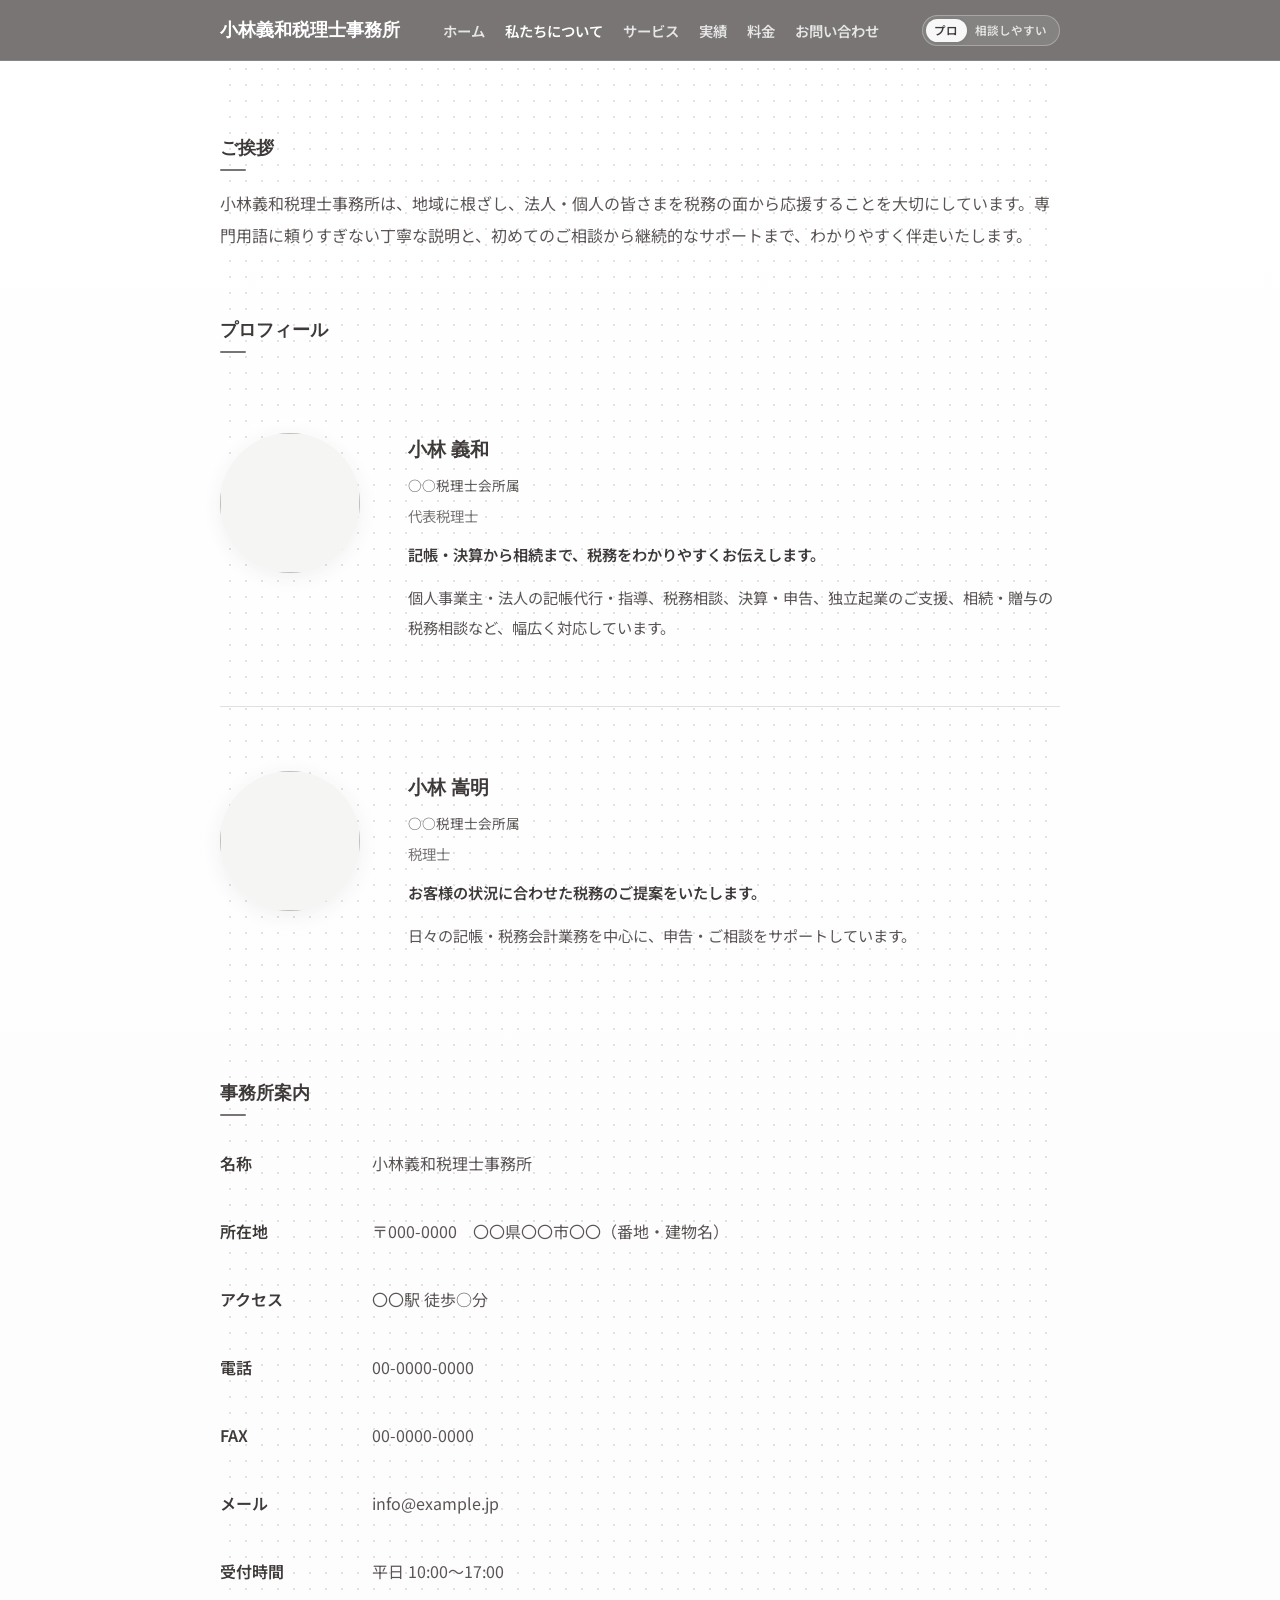
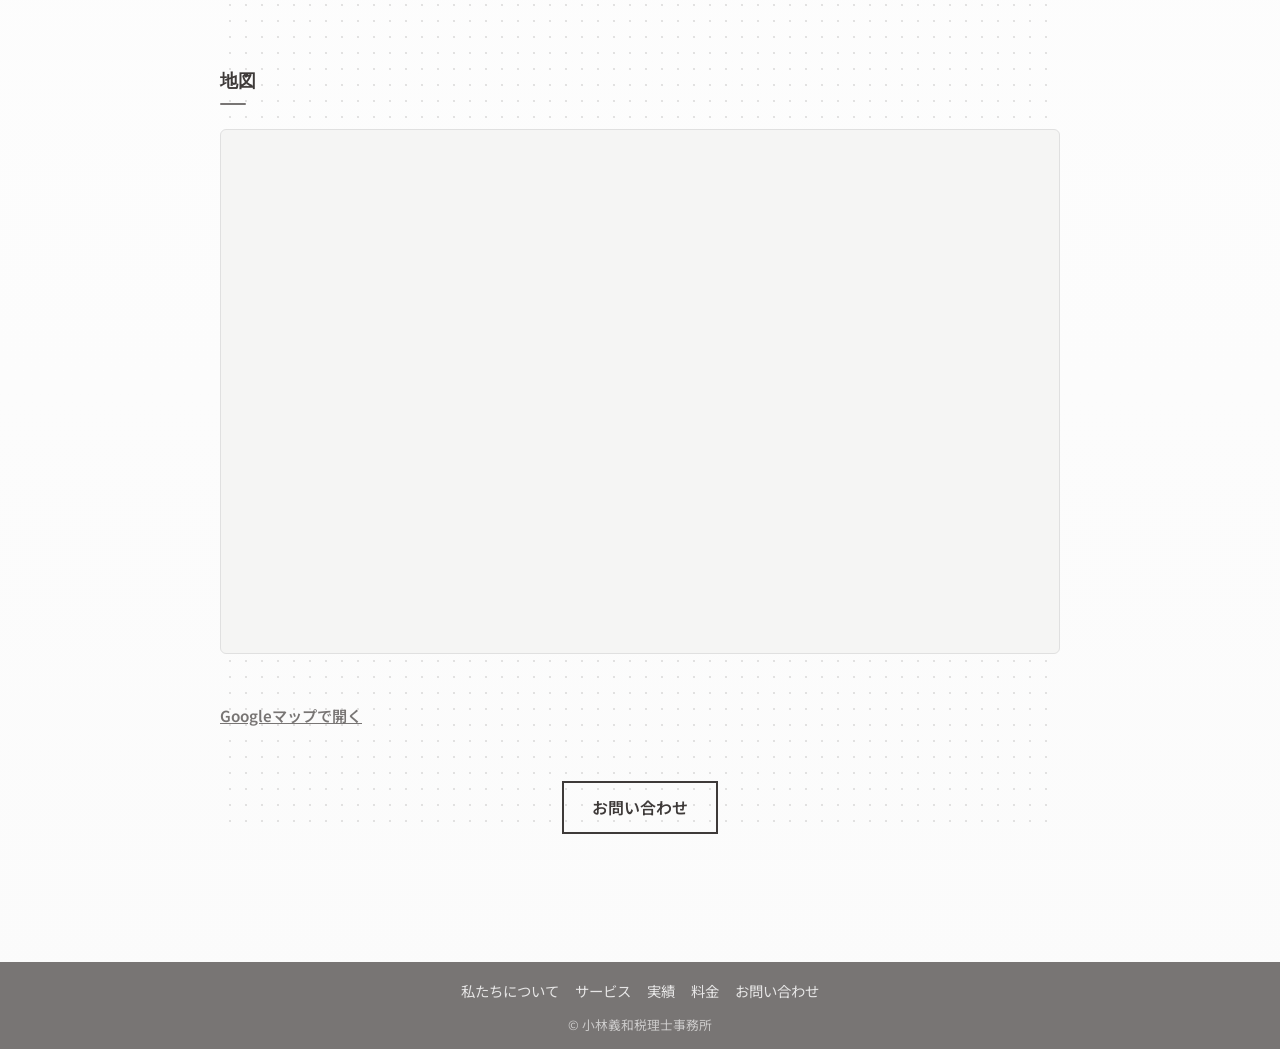
==== commit 8b3081ec: "Improve friendly TOP UX, pricing table, header/footer layout, and scroll reveals - Add pricing table" ====
--- a/about.html
+++ b/about.html
@@ -1,4 +1,4 @@
-<!DOCTYPE html>
+﻿<!DOCTYPE html>
 <html lang="ja">
 <head>
   <meta charset="UTF-8">
@@ -7,9 +7,9 @@
   <link rel="preconnect" href="https://fonts.googleapis.com">
   <link rel="preconnect" href="https://fonts.gstatic.com" crossorigin>
   <link href="https://fonts.googleapis.com/css2?family=Noto+Sans+JP:wght@400;500;600;700&display=swap" rel="stylesheet">
-  <link rel="stylesheet" href="css/base.css">
-  <link id="site-theme-link" rel="stylesheet" href="css/theme-c.css?v=20260527">
-  <script src="js/site-mode.js"></script>
+  <link rel="stylesheet" href="css/base.css?v=20260601c">
+  <link id="site-theme-link" rel="stylesheet" href="css/theme-c.css?v=20260601c">
+  <script src="js/site-mode.js?v=20260601c"></script>
 </head>
 <body>
   <header class="header">
@@ -31,7 +31,7 @@
   <main class="main page-single">
     <div class="page-single__main">
       <section class="about">
-        <h2 class="about__heading">Message</h2>
+        <h2 class="about__heading">ご挨拶</h2>
         <div class="about__body about__body--single">
           <p>小林義和税理士事務所は、地域に根ざし、法人・個人の皆さまを税務の面から応援することを大切にしています。専門用語に頼りすぎない丁寧な説明と、初めてのご相談から継続的なサポートまで、わかりやすく伴走いたします。</p>
         </div>
@@ -45,6 +45,7 @@
               </figure>
               <div class="profile__body">
                 <p class="profile__name">小林 義和</p>
+                <p class="profile__affiliation">○○税理士会所属</p>
                 <p class="profile__role">代表税理士</p>
                 <p class="profile__catch">記帳・決算から相続まで、税務をわかりやすくお伝えします。</p>
                 <p class="profile__bio">個人事業主・法人の記帳代行・指導、税務相談、決算・申告、独立起業のご支援、相続・贈与の税務相談など、幅広く対応しています。</p>
@@ -58,6 +59,7 @@
               </figure>
               <div class="profile__body">
                 <p class="profile__name">小林 嵩明</p>
+                <p class="profile__affiliation">○○税理士会所属</p>
                 <p class="profile__role">税理士</p>
                 <p class="profile__catch">お客様の状況に合わせた税務のご提案をいたします。</p>
                 <p class="profile__bio">日々の記帳・税務会計業務を中心に、申告・ご相談をサポートしています。</p>
@@ -114,6 +116,7 @@
   </main>
 
   <footer class="footer">
+    <div class="footer__inner">
     <nav class="footer__nav" aria-label="フッターナビ">
       <ul class="footer__nav-list">
         <li><a class="footer__nav-link" href="about.html">私たちについて</a></li>
@@ -124,7 +127,8 @@
       </ul>
     </nav>
     <p class="footer__copyright">© 小林義和税理士事務所</p>
+    </div>
   </footer>
-  <script src="js/scroll-reveal.js" defer></script>
+  <script src="js/scroll-reveal.js?v=20260601c" defer></script>
 </body>
 </html>
--- a/css/base.css
+++ b/css/base.css
@@ -58,12 +58,13 @@
   top: 0;
   z-index: 100;
   background: var(--header-bg, rgba(255, 255, 255, 0.95));
-  border-bottom: 1px solid var(--color-border);
+  border-bottom: 1px solid var(--header-border, var(--color-border));
+  color: var(--header-text, inherit);
 }
 .header__inner {
-  max-width: var(--max-width);
+  max-width: var(--site-inner-max-width, var(--max-width));
   margin: 0 auto;
-  padding: 1rem var(--space-edge);
+  padding: var(--bar-padding-y, 0.85rem) var(--space-edge);
   display: flex;
   align-items: center;
   justify-content: space-between;
@@ -73,10 +74,10 @@
   font-family: var(--font-serif);
   font-size: 1.15rem;
   font-weight: 600;
-  color: var(--color-text);
+  color: var(--header-logo-color, var(--color-text));
   text-decoration: none;
 }
-.header__logo:hover { color: var(--color-accent); }
+.header__logo:hover { color: var(--header-link-hover, var(--color-accent)); }
 .nav__list {
   list-style: none;
   margin: 0;
@@ -88,12 +89,12 @@
 .nav__link {
   font-size: 0.9rem;
   font-weight: 600;
-  color: var(--color-text-sub);
+  color: var(--header-link-color, var(--color-text-sub));
   text-decoration: none;
   transition: color 0.2s;
 }
-.nav__link:hover,
-.nav__link[aria-current="page"] { color: var(--color-accent); }
+.nav__link:hover { color: var(--header-link-hover, var(--color-accent)); }
+.nav__link[aria-current="page"] { color: var(--header-link-current, var(--header-link-hover, var(--color-accent))); }
 
 /* トップのみ：ヒーロー写真を画面上端まで（ヘッダーを写真上に重ねる） */
 .page-home {
@@ -108,22 +109,15 @@
   background: var(--header-overlay-home, rgba(255, 255, 255, 0.45));
   backdrop-filter: blur(12px);
   -webkit-backdrop-filter: blur(12px);
-  border-bottom: 1px solid rgba(0, 0, 0, 0.06);
+  border-bottom: 1px solid var(--header-border, rgba(0, 0, 0, 0.06));
 }
 .page-home .header__logo,
 .page-home .nav__link {
-  text-shadow:
-    0 0 1px rgba(255, 255, 255, 0.95),
-    0 1px 2px rgba(255, 255, 255, 0.85),
-    0 0 14px rgba(255, 255, 255, 0.5);
-}
-.page-home .nav__link[aria-current="page"] {
-  text-shadow:
-    0 0 1px rgba(255, 255, 255, 0.95),
-    0 1px 2px rgba(255, 255, 255, 0.85);
+  text-shadow: var(--header-home-text-shadow, none);
 }
 .page-home .header__inner {
-  padding-top: calc(1rem + env(safe-area-inset-top, 0px));
+  padding-top: calc(var(--bar-padding-y, 0.85rem) + env(safe-area-inset-top, 0px));
+  padding-bottom: var(--bar-padding-y, 0.85rem);
 }
 .page-home .hero--with-photo {
   --hero-with-photo-min-height: clamp(360px, 68vh, 860px);
@@ -419,6 +413,48 @@
 }
 .services__item:last-child { border-bottom: none; }
 
+/* 料金表 */
+.pricing-table-wrap {
+  margin: 0 0 var(--space-lg);
+  overflow-x: auto;
+  -webkit-overflow-scrolling: touch;
+}
+.pricing-table {
+  width: 100%;
+  min-width: 28rem;
+  border-collapse: collapse;
+  font-size: 0.95rem;
+  line-height: 1.65;
+  background: var(--table-bg, #fff);
+}
+.pricing-table th,
+.pricing-table td {
+  border: 1px solid var(--color-border);
+  padding: 0.75rem 1rem;
+  text-align: left;
+  vertical-align: top;
+}
+.pricing-table thead th {
+  background: var(--table-head-bg, rgba(0, 0, 0, 0.05));
+  font-weight: 600;
+  color: var(--color-text);
+}
+.pricing-table tbody th[scope="row"] {
+  font-weight: 600;
+  background: var(--table-row-head-bg, rgba(0, 0, 0, 0.02));
+  white-space: nowrap;
+}
+.pricing-table tbody td:last-child {
+  white-space: nowrap;
+  text-align: right;
+}
+.page-single .pricing-table-wrap + .contact__note {
+  margin-top: 0;
+}
+.page-single .pricing-table-wrap + .contact__note + .section__actions {
+  margin-top: var(--space-lg);
+}
+
 /* アクセスページ：フォーム単体ブロック（地図と並べない場合用） */
 .access__form-block {
   padding-top: var(--space-xl);
@@ -521,9 +557,54 @@
 .profile__figure img { display: block; width: 100%; height: 100%; object-fit: cover; }
 .profile__body { min-width: 0; }
 .profile__name { margin: 0 0 0.2em; font-family: var(--font-serif); font-size: 1.2rem; font-weight: 600; }
+.profile__affiliation { margin: 0 0 0.5em; font-size: 0.85rem; color: var(--color-text-sub); line-height: 1.6; }
 .profile__role { margin: 0 0 0.5em; font-size: 0.9rem; color: var(--color-accent); }
 .profile__catch { margin: 0 0 0.5em; font-size: 0.95rem; font-weight: 600; color: var(--color-text); }
 .profile__bio { margin: 0; font-size: 0.95rem; color: var(--color-text-sub); line-height: 1.85; }
+
+/* 私たちについて（セクション間・行間） */
+.page-single .about > .about__heading:not(:first-child) {
+  margin-top: var(--space-xl);
+}
+.page-single .about > .about__heading {
+  margin-bottom: 1rem;
+}
+.page-single .about .about__body {
+  margin-bottom: var(--space);
+  line-height: 2;
+}
+.page-single .about .about__body p {
+  margin-bottom: 1.25em;
+}
+.page-single .about .profile__item {
+  padding: var(--space-xl) 0;
+}
+.page-single .about .profile__inner {
+  gap: var(--space-lg);
+}
+.page-single .about .profile__name {
+  margin-bottom: 0.35em;
+}
+.page-single .about .profile__role,
+.page-single .about .profile__catch {
+  margin-bottom: 0.85em;
+}
+.page-single .about .profile__bio {
+  line-height: 2;
+}
+.page-single .about .office__row {
+  padding: 1rem 0;
+  line-height: 1.9;
+}
+.page-single .about .office__dd {
+  line-height: 1.9;
+}
+.page-single .about .map-embed--access-full {
+  margin-top: var(--space);
+}
+.page-single .about .access__map-link {
+  margin: var(--space) 0 0;
+}
 
 /* 事務所案内 */
 .office__dl { margin: 0; }
@@ -595,16 +676,24 @@
 .contact__textarea::placeholder { color: #999; }
 .contact__note { margin: 0.5rem 0 0; font-size: 0.85rem; color: var(--color-text-sub); }
 
-/* ========== フッター ========== */
+/* ========== フッター（ヘッダー同様：全幅バー＋内側で幅制限） ========== */
 .footer {
+  width: 100%;
   margin-top: var(--space-xl);
-  padding: var(--space-lg) var(--space-edge);
-  text-align: center;
-  border-top: 1px solid var(--footer-border, var(--color-border));
+  padding: 0;
   background: var(--footer-bg, var(--header-bg, rgba(255, 255, 255, 0.95)));
   color: var(--footer-text, inherit);
 }
-.footer__nav { margin-bottom: 1rem; }
+.footer__inner {
+  box-sizing: border-box;
+  width: 100%;
+  max-width: var(--site-inner-max-width, var(--max-width));
+  margin: 0 auto;
+  padding: var(--bar-padding-y, 0.85rem) var(--space-edge);
+  text-align: center;
+  background: transparent;
+}
+.footer__nav { margin-bottom: 0.5rem; }
 .footer__nav-list { list-style: none; margin: 0; padding: 0; display: flex; flex-wrap: wrap; justify-content: center; gap: 0 1rem; }
 .footer__nav-link { font-size: 0.9rem; color: var(--footer-link-color, var(--color-text-sub)); text-decoration: none; }
 .footer__nav-link:hover { color: var(--footer-link-hover, var(--color-accent)); }
--- a/css/theme-c.css
+++ b/css/theme-c.css
@@ -13,7 +13,10 @@
   --space-lg: 3rem;
   --space-xl: 4rem;
   --max-width: 880px;
+  --site-inner-max-width: var(--max-width);
+  --footer-max-width: var(--max-width);
   --space-edge: 1.25rem;
+  --bar-padding-y: 0.85rem;
   --radius: 6px;
   --hero-gradient-start: #ebeae8;
   /* CTA：炭色基調（黄色アクセントは使わない） */
@@ -28,8 +31,13 @@
   --title-accent-width: 2.5rem;
   --title-accent-height: 3px;
   --title-accent-radius: 0;
-  --header-bg: rgba(255, 255, 255, 0.96);
-  --header-overlay-home: rgba(255, 255, 255, 0.52);
+  --header-bg: #787574;
+  --header-border: rgba(255, 255, 255, 0.12);
+  --header-logo-color: #ffffff;
+  --header-link-color: rgba(255, 255, 255, 0.82);
+  --header-link-hover: #ffffff;
+  --header-link-current: #ffffff;
+  --header-overlay-home: rgba(120, 117, 116, 0.9);
   --profile-photo-radius: 50%;
   --profile-photo-shadow: 0 4px 20px rgba(62, 58, 57, 0.07);
   --contact-frame-bg: #fff;
@@ -47,6 +55,21 @@
   --footer-link-color: rgba(255, 255, 255, 0.82);
   --footer-link-hover: #ffffff;
   --footer-muted: rgba(255, 255, 255, 0.62);
+}
+
+.header .site-mode {
+  border-color: rgba(255, 255, 255, 0.28);
+  background: rgba(255, 255, 255, 0.1);
+}
+.header .site-mode__btn {
+  color: rgba(255, 255, 255, 0.78);
+}
+.header .site-mode__btn:hover {
+  color: #ffffff;
+}
+.header .site-mode__btn[aria-pressed="true"] {
+  color: var(--color-text);
+  background: rgba(255, 255, 255, 0.94);
 }
 
 /* t2ao風：ノートパッドのようなドット背景 */
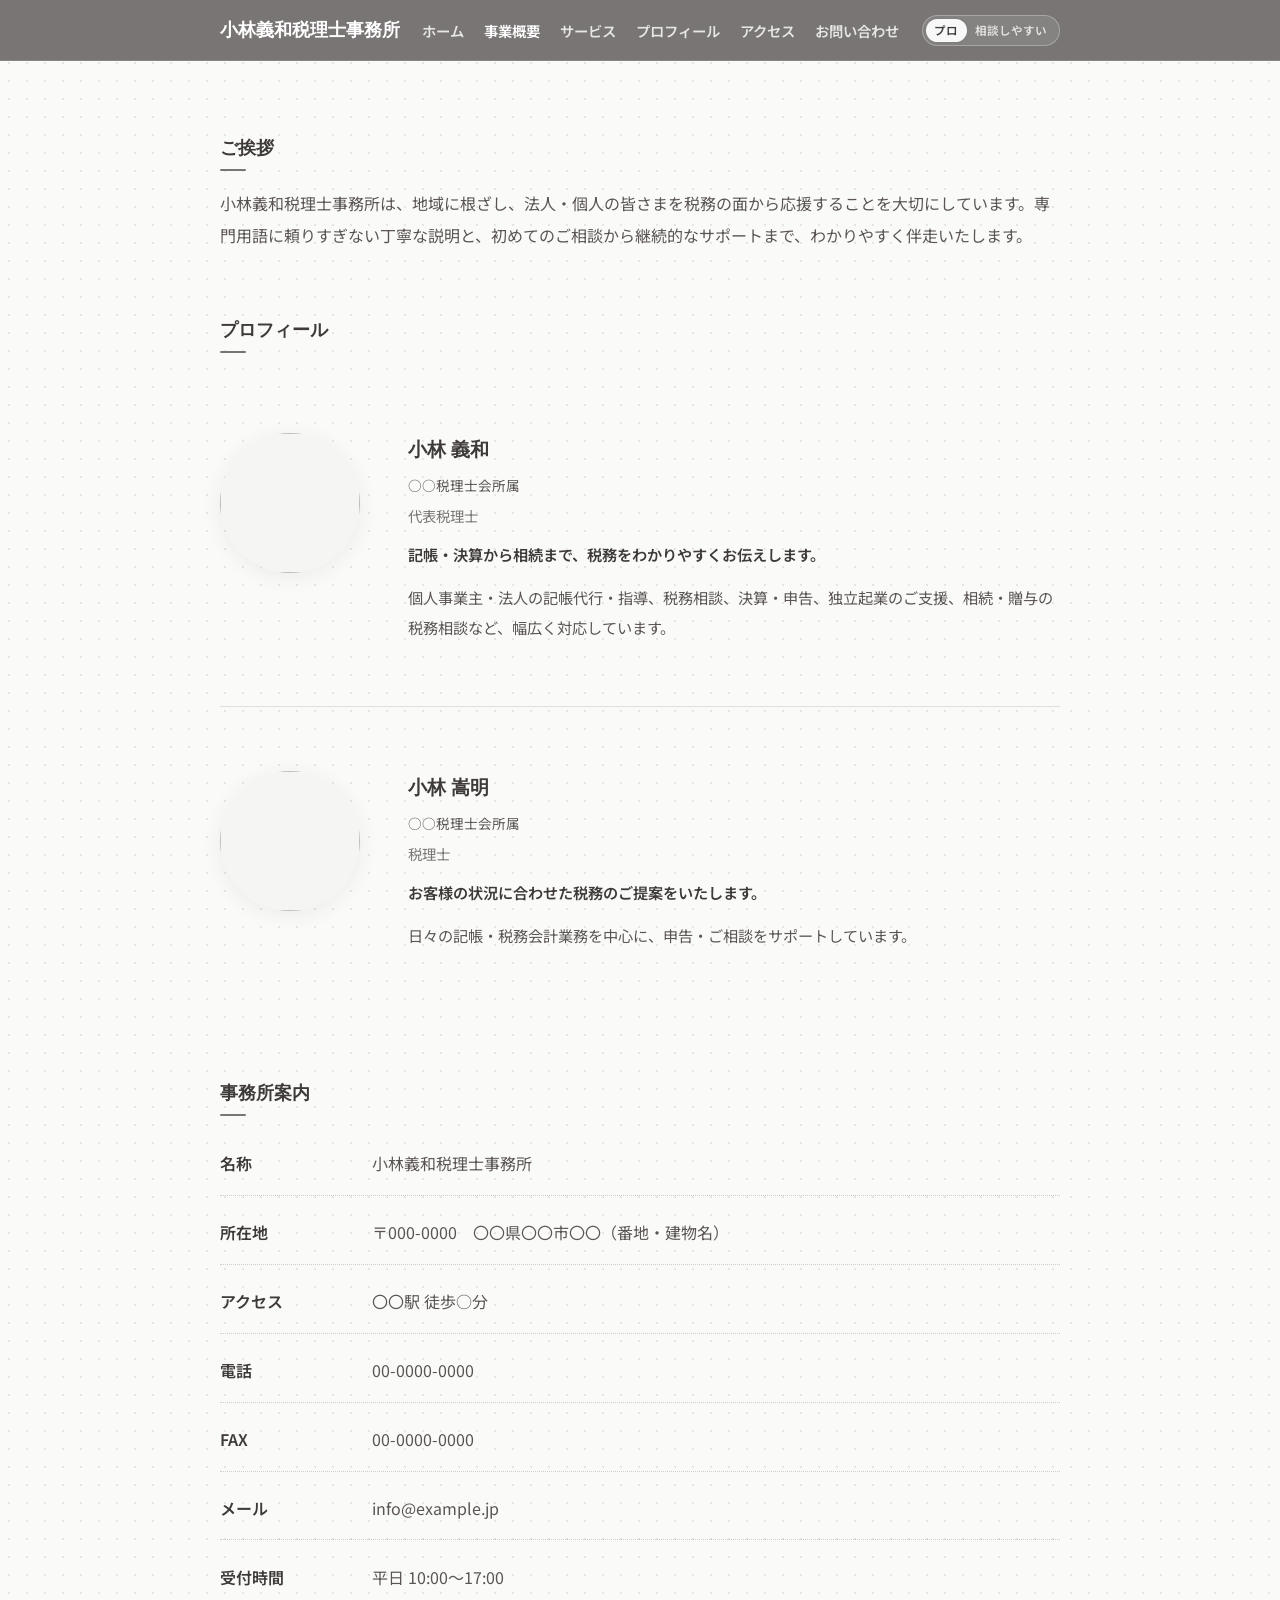
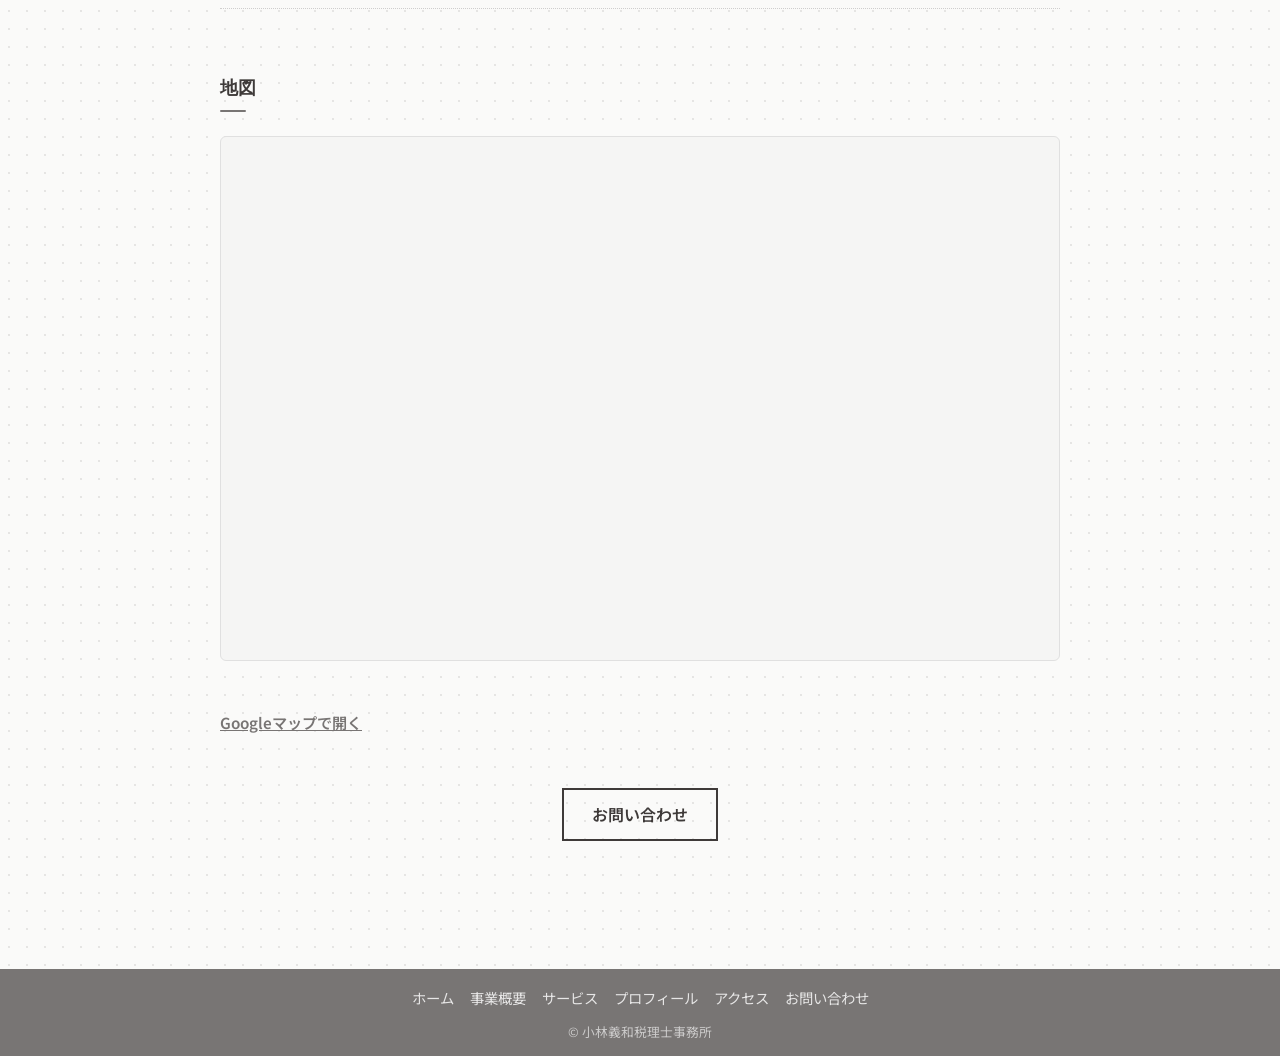
==== commit faec3490: "Refine dot-background design, services/profile content, friendly TOP UX, and subpage load behavior C" ====
--- a/about.html
+++ b/about.html
@@ -7,9 +7,9 @@
   <link rel="preconnect" href="https://fonts.googleapis.com">
   <link rel="preconnect" href="https://fonts.gstatic.com" crossorigin>
   <link href="https://fonts.googleapis.com/css2?family=Noto+Sans+JP:wght@400;500;600;700&display=swap" rel="stylesheet">
-  <link rel="stylesheet" href="css/base.css?v=20260601c">
-  <link id="site-theme-link" rel="stylesheet" href="css/theme-c.css?v=20260601c">
-  <script src="js/site-mode.js?v=20260601c"></script>
+  <link rel="stylesheet" href="css/base.css?v=20260623a">
+  <link id="site-theme-link" rel="stylesheet" href="css/theme-c.css?v=20260623a">
+  <script src="js/site-mode.js?v=20260623a"></script>
 </head>
 <body>
   <header class="header">
@@ -20,7 +20,6 @@
           <li><a class="nav__link" href="index.html">ホーム</a></li>
           <li><a class="nav__link" href="about.html" aria-current="page">私たちについて</a></li>
           <li><a class="nav__link" href="services.html">サービス</a></li>
-          <li><a class="nav__link" href="works.html">実績</a></li>
           <li><a class="nav__link" href="pricing.html">料金</a></li>
           <li><a class="nav__link" href="contact.html">お問い合わせ</a></li>
         </ul>
@@ -121,7 +120,6 @@
       <ul class="footer__nav-list">
         <li><a class="footer__nav-link" href="about.html">私たちについて</a></li>
         <li><a class="footer__nav-link" href="services.html">サービス</a></li>
-        <li><a class="footer__nav-link" href="works.html">実績</a></li>
         <li><a class="footer__nav-link" href="pricing.html">料金</a></li>
         <li><a class="footer__nav-link" href="contact.html">お問い合わせ</a></li>
       </ul>
@@ -129,6 +127,6 @@
     <p class="footer__copyright">© 小林義和税理士事務所</p>
     </div>
   </footer>
-  <script src="js/scroll-reveal.js?v=20260601c" defer></script>
+  <script src="js/scroll-reveal.js?v=20260623a" defer></script>
 </body>
 </html>
--- a/css/base.css
+++ b/css/base.css
@@ -1,5 +1,11 @@
 /* 共通レイアウト（色・トーンは theme-a / theme-b / theme-c で指定） */
 html { scroll-behavior: smooth; }
+html:not(.site-ready) .header__inner {
+  visibility: hidden;
+}
+html.site-ready .header__inner {
+  visibility: visible;
+}
 @media (prefers-reduced-motion: reduce) { html { scroll-behavior: auto; } }
 
 *, *::before, *::after { box-sizing: border-box; }
@@ -120,7 +126,7 @@
   padding-bottom: var(--bar-padding-y, 0.85rem);
 }
 .page-home .hero--with-photo {
-  --hero-with-photo-min-height: clamp(360px, 68vh, 860px);
+  --hero-with-photo-min-height: clamp(300px, 52vh, 560px);
 }
 
 /* ========== ヒーロー ========== */
@@ -161,6 +167,12 @@
   box-sizing: border-box;
   min-height: var(--hero-with-photo-min-height, clamp(280px, 52vh, 640px));
 }
+.hero--with-photo .hero__slides {
+  position: absolute;
+  inset: 0;
+  z-index: 0;
+  overflow: hidden;
+}
 .hero--with-photo .hero__photo {
   position: absolute;
   inset: 0;
@@ -177,8 +189,8 @@
   width: 100%;
   height: 100%;
   object-fit: cover;
-  object-position: center;
-  transform: scale(1);
+  object-position: center 42%;
+  transform: scale(1.12);
   animation: hero-photo-zoom 18s ease-out infinite;
   transform-origin: center;
 }
@@ -200,9 +212,9 @@
   object-position: center 46%;
 }
 @keyframes hero-photo-zoom {
-  0% { transform: scale(1); }
-  33.333% { transform: scale(1.1); }
-  100% { transform: scale(1.1); }
+  0% { transform: scale(1.12); }
+  33.333% { transform: scale(1.22); }
+  100% { transform: scale(1.22); }
 }
 @keyframes hero-slide-fade {
   0% { opacity: 0; }
@@ -239,7 +251,10 @@
 }
 .hero--with-photo .hero__title {
   margin: 0;
-  max-width: 22em;
+  max-width: none;
+  font-size: clamp(2rem, 5.8vw, 3.35rem);
+  line-height: 1.25;
+  letter-spacing: 0.08em;
   color: var(--hero-title-on-image, #fff);
   text-shadow: var(--hero-title-shadow, 0 2px 28px rgba(0, 0, 0, 0.45));
 }
@@ -403,6 +418,13 @@
 
 /* サービス一覧（ページ用） */
 .services__intro { margin: 0 0 var(--space-lg); color: var(--color-text-sub); line-height: 1.9; }
+.page-single__title:has(+ .services__intro) {
+  margin-bottom: 0.35rem;
+}
+.page-single__title + .services__intro {
+  margin-top: 0;
+  margin-bottom: var(--space-lg);
+}
 .services__list { list-style: none; margin: 0; padding: 0; }
 .services__item {
   padding: var(--space) 0;
@@ -412,6 +434,132 @@
   color: var(--color-text);
 }
 .services__item:last-child { border-bottom: none; }
+
+.services__card {
+  margin: 0 0 var(--space-lg);
+  padding: 0;
+  border: none;
+  border-radius: 0;
+  background: transparent;
+}
+.services__card-audiences {
+  display: grid;
+  gap: 1.5rem;
+}
+.services__card-group + .services__card-group {
+  margin-top: 0;
+  padding-top: 0;
+  border-top: none;
+}
+@media (min-width: 720px) {
+  .services__card-audiences {
+    grid-template-columns: repeat(2, minmax(0, 1fr));
+    grid-template-rows: auto auto;
+    column-gap: 2rem;
+    row-gap: 1.5rem;
+  }
+  .services__card-group:nth-child(1) {
+    grid-column: 1;
+    grid-row: 1;
+  }
+  .services__card-group:nth-child(2) {
+    grid-column: 2;
+    grid-row: 1;
+    margin-top: 0;
+    padding-top: 0;
+    border-top: none;
+    padding-left: 0;
+    border-left: none;
+  }
+  .services__card-group--individual {
+    grid-column: 1 / -1;
+    grid-row: 2;
+    margin-top: 0;
+    padding-top: 0;
+    border-top: none;
+  }
+}
+.services__card-title {
+  margin: 0 0 0.85rem;
+  font-family: var(--font-serif);
+  font-size: 1.05rem;
+  font-weight: 600;
+  color: var(--color-text);
+  letter-spacing: 0.02em;
+}
+.services__card-title::after {
+  content: "";
+  display: block;
+  width: 1.75em;
+  height: 2px;
+  margin-top: 0.35em;
+  background: var(--color-accent);
+  border-radius: 1px;
+}
+.services__card-subtitle {
+  margin: 0 0 0.55rem;
+  font-size: 0.9rem;
+  font-weight: 600;
+  color: var(--color-text-sub);
+  letter-spacing: 0.03em;
+}
+.services__card-cols {
+  display: grid;
+  gap: 1.25rem;
+}
+@media (min-width: 560px) {
+  .services__card-cols {
+    grid-template-columns: repeat(2, minmax(0, 1fr));
+    gap: 2rem;
+  }
+}
+.services__card-col + .services__card-col {
+  padding-top: 0;
+  border-top: none;
+}
+@media (min-width: 560px) {
+  .services__card-col + .services__card-col {
+    padding-left: 0;
+    border-left: none;
+  }
+}
+.services__card-list {
+  list-style: none;
+  margin: 0;
+  padding: 0;
+  counter-reset: services-item;
+}
+.services__card-list > li {
+  counter-increment: services-item;
+  position: relative;
+  padding: 0.62rem 0 0.62rem 2.15rem;
+  border-bottom: 1px solid var(--color-border);
+  font-size: 0.98rem;
+  font-weight: 500;
+  line-height: 1.65;
+  color: var(--color-text);
+}
+.services__card-list > li:last-child { border-bottom: none; }
+.services__card-list > li::before {
+  content: counter(services-item);
+  position: absolute;
+  top: 0.62rem;
+  left: 0;
+  display: flex;
+  align-items: center;
+  justify-content: center;
+  width: 1.45rem;
+  height: 1.45rem;
+  font-size: 0.72rem;
+  font-weight: 700;
+  line-height: 1;
+  color: var(--color-accent);
+  background: var(--color-bg-alt, rgba(0, 0, 0, 0.04));
+  border-radius: 50%;
+}
+.page-single .services__card + .section__actions {
+  margin-top: 0;
+}
 
 /* 料金表 */
 .pricing-table-wrap {
@@ -740,3 +888,336 @@
   .contact__input,
   .contact__textarea { font-size: 16px; }
 }
+
+/* ========== A3 PDF向け（提案資料レイアウト） ========== */
+@page {
+  size: A3;
+  margin: 14mm;
+}
+@media print {
+  html,
+  body {
+    background: #f2f4f7 !important;
+    -webkit-print-color-adjust: exact;
+    print-color-adjust: exact;
+  }
+
+  p {
+    orphans: 3;
+    widows: 3;
+  }
+
+  .site-mode,
+  .hero-friendly__scroll {
+    display: none !important;
+  }
+
+  .header {
+    position: static !important;
+    top: auto;
+    border-bottom: none;
+    background: transparent !important;
+    backdrop-filter: none !important;
+    -webkit-backdrop-filter: none !important;
+    margin: 0 0 8mm;
+    page-break-inside: avoid;
+    break-inside: avoid;
+  }
+  .header__inner {
+    max-width: none !important;
+    padding: 6mm 8mm;
+    border: 1px solid #d8dee7;
+    background: #ffffff;
+    box-shadow: 0 4mm 10mm rgba(40, 52, 70, 0.06);
+  }
+
+  .main,
+  .page-single {
+    max-width: none !important;
+    margin: 0;
+    padding: 0;
+  }
+
+  .hero,
+  .hero--with-photo,
+  .hero-friendly {
+    width: auto !important;
+    max-width: none !important;
+    min-height: auto !important;
+    margin: 0 0 8mm !important;
+    border: 1px solid #d8dee7;
+    box-shadow: 0 3mm 8mm rgba(40, 52, 70, 0.05);
+    page-break-inside: avoid;
+    break-inside: avoid;
+  }
+  .hero--with-photo .hero__inner--split {
+    min-height: 55mm;
+  }
+  .page-friendly .hero-friendly {
+    padding: 6mm 8mm !important;
+  }
+  .hero-friendly__inner {
+    display: flex !important;
+    flex-direction: row !important;
+    align-items: center !important;
+    gap: 6mm !important;
+  }
+  .hero-friendly__copy {
+    flex: 1 1 52%;
+    min-width: 0;
+  }
+  .hero-friendly__visual--photo {
+    flex: 0 0 auto;
+    width: min(42%, 95mm) !important;
+    margin: 0 !important;
+  }
+  .hero-friendly__title {
+    font-size: 1.45rem !important;
+    line-height: 1.35 !important;
+  }
+  .hero-friendly__lead {
+    font-size: 0.92rem !important;
+    line-height: 1.75 !important;
+  }
+
+  /* 小さめのセクションは1枚のカードとして維持 */
+  .main .section:not(.section-friendly-features):not(.contact-banner),
+  .page-single__main > :not(.about) {
+    margin: 0 0 6mm !important;
+    padding: 7mm !important;
+    border: 1px solid #e3e8ef !important;
+    background: #ffffff !important;
+    box-shadow: none !important;
+    page-break-inside: avoid;
+    break-inside: avoid;
+  }
+  .page-single__main {
+    padding: 0 !important;
+  }
+  .section:last-child,
+  .page-single__main > *:last-child {
+    margin-bottom: 0 !important;
+  }
+
+  /* 長い「私たちについて」は見出し単位で区切る */
+  .page-single__main > .about {
+    margin: 0 !important;
+    padding: 0 !important;
+    border: none !important;
+    background: transparent !important;
+    box-shadow: none !important;
+    page-break-inside: auto;
+    break-inside: auto;
+  }
+  .about__heading {
+    margin: 0 0 6mm !important;
+    padding: 5mm 7mm 0 !important;
+    border: 1px solid #e3e8ef !important;
+    border-bottom: none !important;
+    background: #ffffff !important;
+    page-break-after: avoid;
+    break-after: avoid;
+  }
+  .about__heading + .about__body,
+  .about__heading + .office__dl,
+  .about__heading + .map-embed {
+    margin: 0 0 6mm !important;
+    padding: 0 7mm 7mm !important;
+    border: 1px solid #e3e8ef !important;
+    border-top: none !important;
+    background: #ffffff !important;
+    page-break-before: avoid;
+    break-before: avoid;
+    page-break-inside: avoid;
+    break-inside: avoid;
+  }
+  .about__heading + .profile__list {
+    margin: 0 0 6mm !important;
+    padding: 0 7mm 5mm !important;
+    border: 1px solid #e3e8ef !important;
+    border-top: none !important;
+    background: #ffffff !important;
+    page-break-before: avoid;
+    break-before: avoid;
+    page-break-inside: auto;
+    break-inside: auto;
+  }
+  .about .profile__list {
+    padding-bottom: 4mm !important;
+  }
+  .about .profile__item {
+    margin: 0 0 4mm !important;
+    padding: 5mm !important;
+    border: 1px solid #eef1f6 !important;
+    page-break-inside: avoid;
+    break-inside: avoid;
+  }
+  .about .profile__item:last-child {
+    margin-bottom: 0 !important;
+  }
+  .about .map-embed {
+    max-height: 95mm;
+  }
+  .about .access__map-link,
+  .about .section__actions {
+    margin: 0 0 6mm !important;
+    padding: 4mm 7mm !important;
+    border: 1px solid #e3e8ef !important;
+    background: #ffffff !important;
+    page-break-inside: avoid;
+    break-inside: avoid;
+  }
+
+  /* 相談しやすい版TOP：特徴ブロックはカードごとに改ページ調整 */
+  .section-friendly-features {
+    margin: 0 0 6mm !important;
+    padding: 0 !important;
+    border: none !important;
+    background: transparent !important;
+    box-shadow: none !important;
+    page-break-inside: auto;
+    break-inside: auto;
+  }
+  .section-friendly-features > .section__title,
+  .section-friendly-features > .section__lead {
+    margin: 0 0 6mm !important;
+    padding: 7mm !important;
+    border: 1px solid #e3e8ef !important;
+    background: #ffffff !important;
+    page-break-inside: avoid;
+    break-inside: avoid;
+  }
+  .section-friendly-features > .section__title {
+    page-break-after: avoid;
+    break-after: avoid;
+    margin-bottom: 0 !important;
+    border-bottom: none !important;
+    padding-bottom: 4mm !important;
+  }
+  .section-friendly-features > .section__lead {
+    page-break-before: avoid;
+    break-before: avoid;
+    margin-top: 0 !important;
+    border-top: none !important;
+    padding-top: 0 !important;
+  }
+  .feature-list--plain {
+    margin: 0 !important;
+    padding: 0 !important;
+    list-style: none;
+  }
+  .feature-list--plain .feature-card {
+    margin: 0 0 6mm !important;
+    padding: 6mm !important;
+    border: 1px solid #e3e8ef !important;
+    background: #ffffff !important;
+    box-shadow: none !important;
+    page-break-inside: avoid;
+    break-inside: avoid;
+  }
+  .feature-list--plain .feature-card:last-child {
+    margin-bottom: 0 !important;
+  }
+
+  .section__title,
+  .page-single__title,
+  .works__heading,
+  .about__heading {
+    page-break-after: avoid;
+    break-after: avoid;
+  }
+  .section__title + .section__lead,
+  .section__title + .about__body,
+  .page-single__title + .services__intro,
+  .page-single__title + .services__card,
+  .page-single__title + .works__list,
+  .page-single__title + .profile__list,
+  .page-single__title + .pricing-table-wrap {
+    page-break-before: avoid;
+    break-before: avoid;
+  }
+
+  .profile__item,
+  .works__item,
+  .news__item,
+  .services__item,
+  .services__card {
+    page-break-inside: avoid;
+    break-inside: avoid;
+    margin: 0 0 6mm !important;
+    padding: 4mm 5mm !important;
+    border: 1px solid #e3e8ef !important;
+    box-shadow: none !important;
+  }
+  .services__card-audiences {
+    display: block !important;
+  }
+  .services__card-group + .services__card-group {
+    margin-top: 3mm !important;
+    padding-left: 0 !important;
+    border: none !important;
+    padding-top: 0 !important;
+  }
+  .services__card-cols {
+    display: block !important;
+  }
+  .services__card-col + .services__card-col {
+    margin-top: 3mm !important;
+    padding-left: 0 !important;
+    border: none !important;
+    padding-top: 0 !important;
+  }
+  .works__heading + .works__text {
+    page-break-before: avoid;
+    break-before: avoid;
+  }
+
+  .pricing-table thead {
+    display: table-header-group;
+  }
+  .pricing-table tr {
+    page-break-inside: avoid;
+    break-inside: avoid;
+  }
+  .pricing-table-wrap {
+    page-break-inside: avoid;
+    break-inside: avoid;
+  }
+
+  .contact-banner {
+    margin: 0 0 6mm !important;
+    padding: 0 !important;
+    border: none !important;
+    background: transparent !important;
+    box-shadow: none !important;
+    page-break-inside: auto;
+    break-inside: auto;
+  }
+  .contact-banner__inner {
+    margin: 0 !important;
+    padding: 7mm !important;
+    border: 1px solid #e3e8ef !important;
+    background: #ffffff !important;
+    box-shadow: none !important;
+    page-break-inside: avoid;
+    break-inside: avoid;
+  }
+
+  .footer {
+    margin-top: 7mm;
+    background: transparent !important;
+    page-break-inside: avoid;
+    break-inside: avoid;
+  }
+  .footer__inner {
+    max-width: none !important;
+    border: 1px solid #d8dee7;
+    background: #ffffff !important;
+    color: #445163 !important;
+    padding: 5mm 8mm;
+  }
+  .footer__nav-link,
+  .footer__copyright {
+    color: #445163 !important;
+  }
+}
--- a/css/theme-c.css
+++ b/css/theme-c.css
@@ -26,7 +26,7 @@
   --cta-hover-bg: rgba(120, 117, 116, 0.14);
   --hero-padding-y: 3.5rem;
   --hero-padding-y-bottom: 4.5rem;
-  --hero-title-max: 2.4rem;
+  --hero-title-max: 3.35rem;
   --hero-title-tracking: 0.06em;
   --title-accent-width: 2.5rem;
   --title-accent-height: 3px;
@@ -55,6 +55,10 @@
   --footer-link-color: rgba(255, 255, 255, 0.82);
   --footer-link-hover: #ffffff;
   --footer-muted: rgba(255, 255, 255, 0.62);
+  --page-bg-base: #fafaf9;
+  --page-dot-color: rgba(120, 117, 116, 0.16);
+  --page-dot-size: 18px;
+  --section-divider: rgba(120, 117, 116, 0.12);
 }
 
 .header .site-mode {
@@ -74,8 +78,10 @@
 
 /* t2ao風：ノートパッドのようなドット背景 */
 body {
-  background:
-    linear-gradient(180deg, #ffffff 0%, #fbfbfb 100%);
+  background-color: var(--page-bg-base);
+  background-image: radial-gradient(var(--page-dot-color) 1px, transparent 1px);
+  background-size: var(--page-dot-size) var(--page-dot-size);
+  background-position: 0 0;
 }
 
 .main {
@@ -83,20 +89,18 @@
 }
 .main .section {
   position: relative;
-  padding: calc(var(--space-xl) + 0.35rem) calc(var(--space-edge) + 0.2rem);
-  background-image:
-    radial-gradient(circle, rgba(120, 117, 116, 0.18) 1.05px, transparent 1.15px);
-  background-size: 16px 16px;
-  background-position: 2px 2px;
-  background-origin: padding-box;
-  background-clip: padding-box;
+  padding: calc(var(--space-xl) + 0.35rem) calc(var(--space-edge) + 0.35rem);
+  background: transparent;
+  border: none;
+  box-shadow: none;
 }
 .main .section:not(:last-child) {
   margin-bottom: 0;
-  border-bottom: none;
 }
 .main > .section + .section {
-  margin-top: clamp(1.1rem, 2.8vw, 1.9rem);
+  margin-top: 0;
+  padding-top: calc(var(--space-xl) + 0.35rem);
+  border-top: 1px solid var(--section-divider);
 }
 .main .section[id] {
   scroll-margin-top: 1rem;
@@ -139,15 +143,10 @@
 .page-single__main {
   /* 下層ページ：ヘッダー直下の詰まりを防ぐ（左右は main 側で確保） */
   padding: var(--space-lg) 0 0 0 !important;
-  background-image:
-    radial-gradient(circle, rgba(120, 117, 116, 0.2) 1.1px, transparent 1.2px);
-  background-size: 16px 16px;
-  background-position: 2px 0 !important;
-  background-origin: padding-box;
-  background-clip: padding-box;
+  background: transparent;
 }
 .page-single__main > * + * {
-  margin-top: 0.35rem;
+  margin-top: 0.5rem;
 }
 @media (max-width: 640px) {
   .page-single__main {
@@ -167,32 +166,44 @@
   margin-bottom: 0.5em;
 }
 .about__rule {
-  border-top: 0;
+  border-top: 1px solid rgba(120, 117, 116, 0.2);
   margin: calc(var(--space-lg) + 0.4rem) 0;
 }
 .services__item {
   padding-top: 1rem;
   padding-bottom: 1rem;
-  border-bottom: 0;
+  border-bottom: 1px solid rgba(120, 117, 116, 0.16);
+  padding-left: 0.35rem;
 }
 .page-single__title::after {
   background: var(--color-accent);
 }
-
-.services__item {
-  padding-left: 0.35rem;
-  border-bottom: 0;
+.services__card {
+  border: none;
+  border-radius: 0;
+  box-shadow: none;
+  background: transparent;
+  padding: 0;
+}
+.services__card-list > li {
+  border-bottom-color: rgba(120, 117, 116, 0.14);
+}
+.services__card-list > li::before {
+  background: rgba(120, 117, 116, 0.1);
 }
 .office__row {
-  border-bottom: 0;
+  border-bottom: 1px dotted rgba(120, 117, 116, 0.32);
   padding-bottom: 1rem;
 }
 .office__row + .office__row {
   margin-top: 0.35rem;
 }
 .contact__frame {
-  border: 1px dotted #d7d2cd;
-  border-top: 2px solid var(--color-accent);
+  padding: 0;
+  border: none;
+  border-radius: 0;
+  box-shadow: none;
+  background: transparent;
 }
 
 /*（重複上書きを削除して統一） */
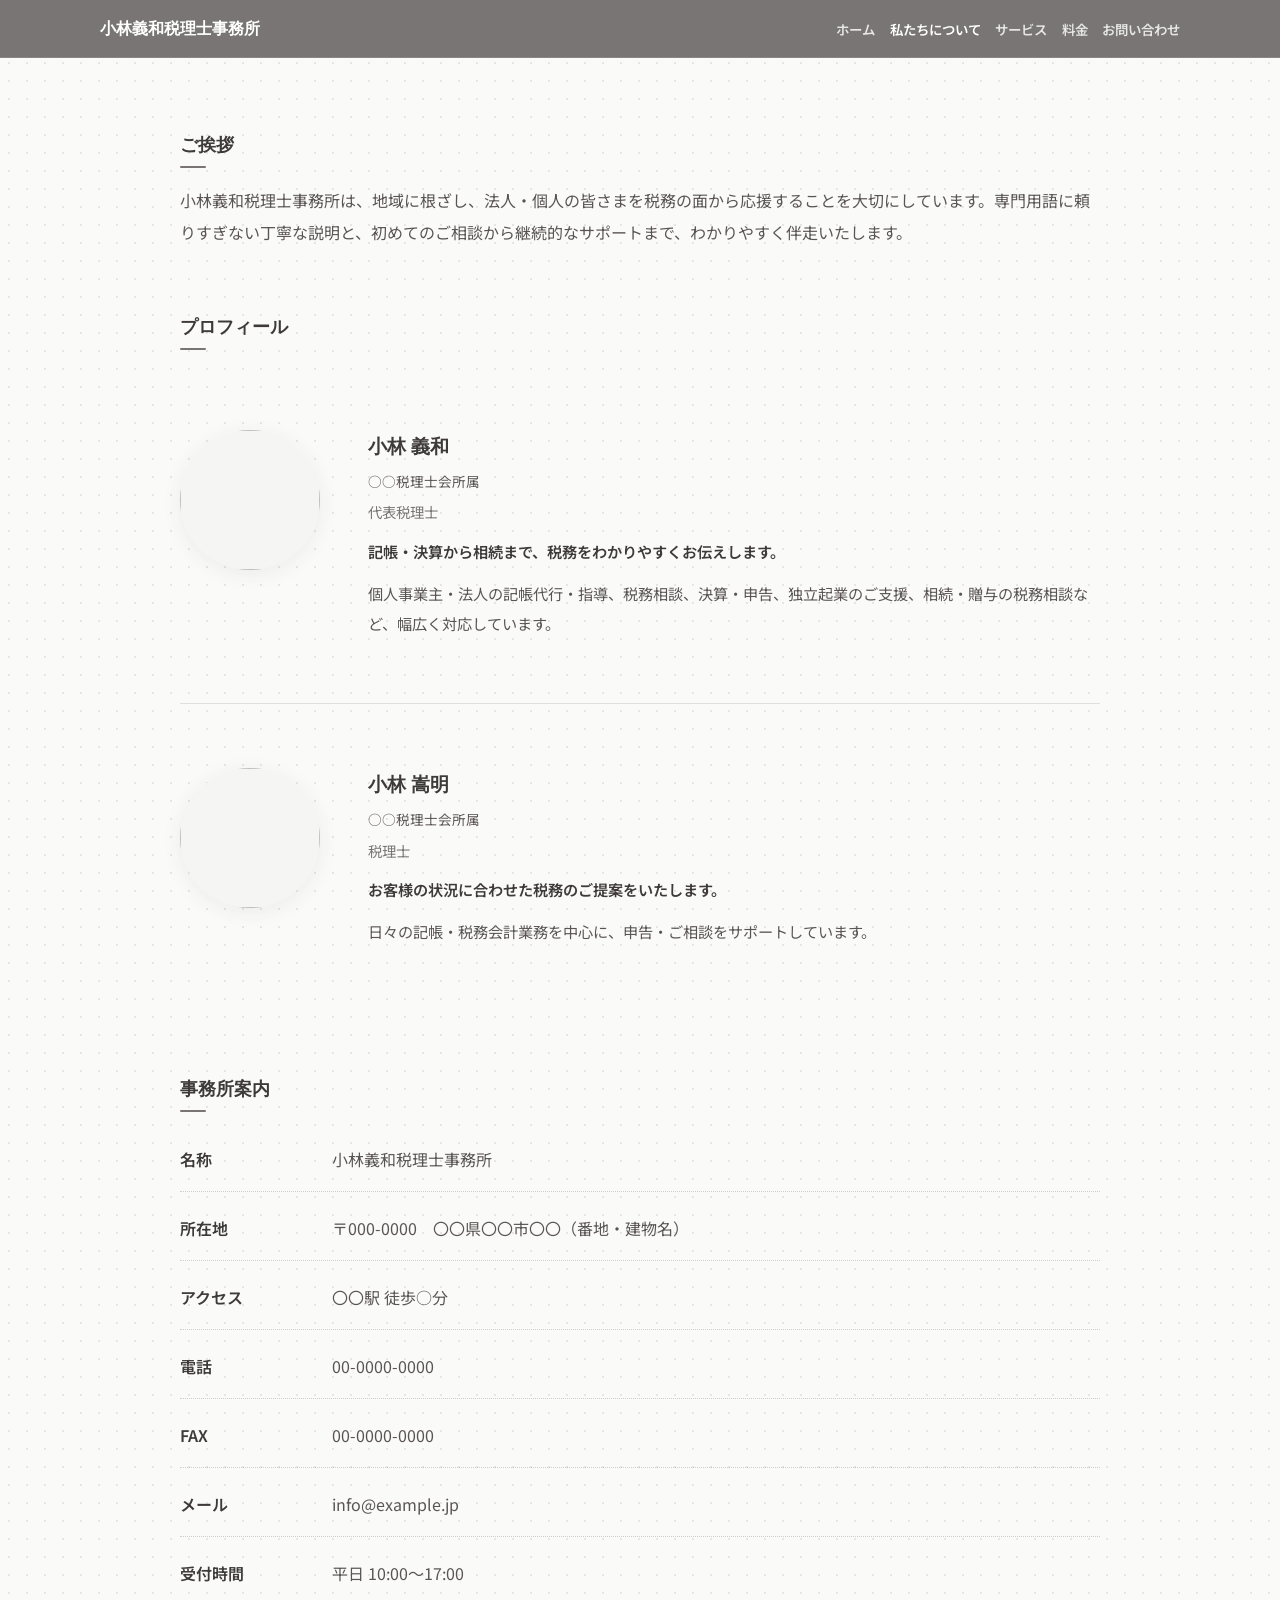
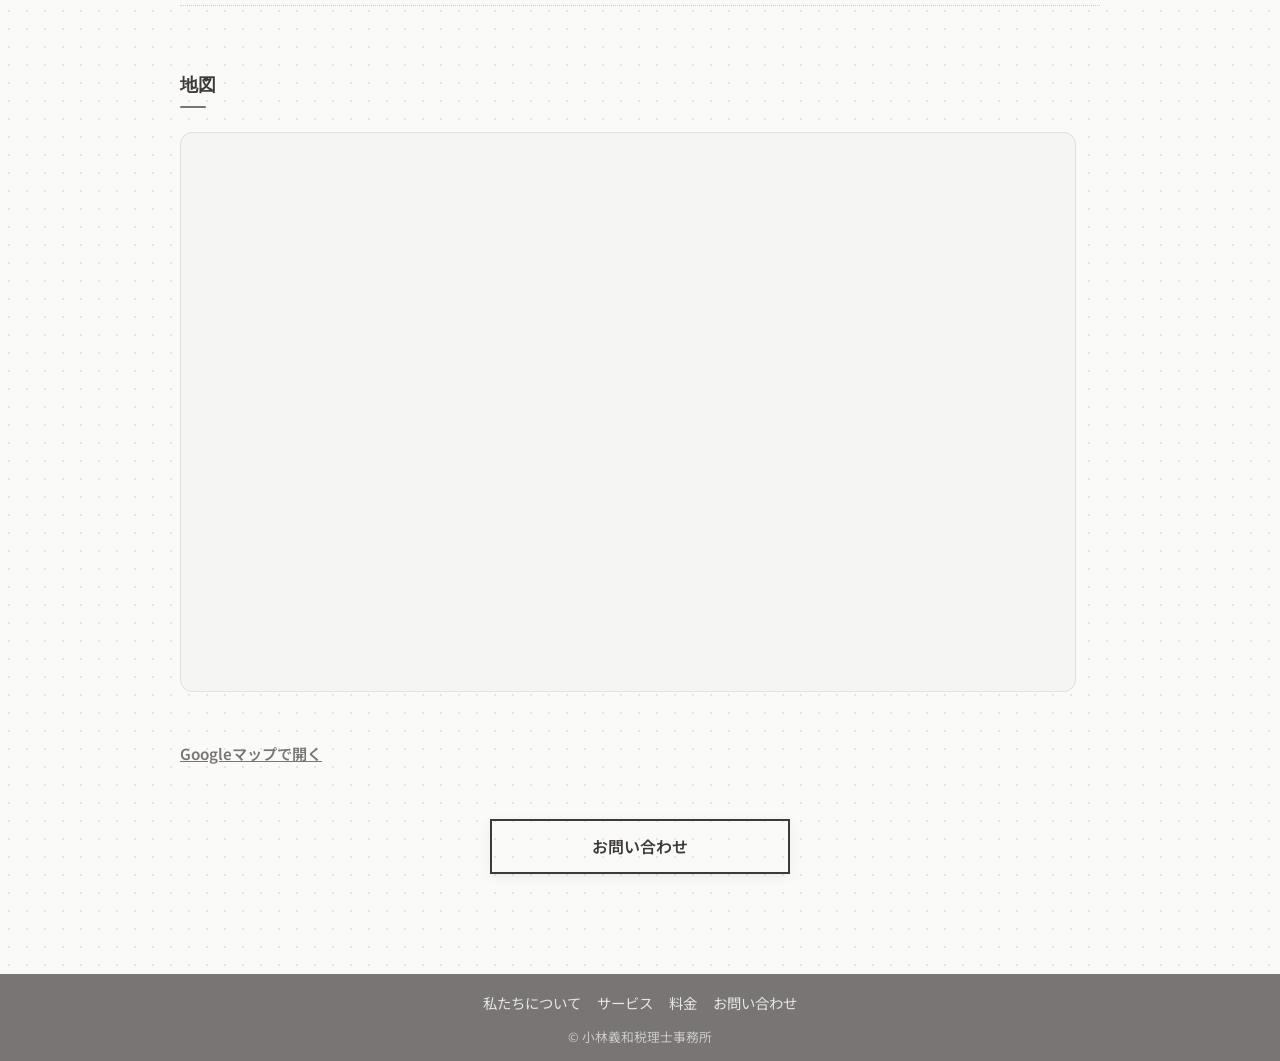
==== commit 51318905: "Improve mobile layout with hamburger nav, stacked pricing, and clearer phone spacing. Co-authored-by" ====
--- a/about.html
+++ b/about.html
@@ -1,4 +1,4 @@
-﻿<!DOCTYPE html>
+<!DOCTYPE html>
 <html lang="ja">
 <head>
   <meta charset="UTF-8">
@@ -7,15 +7,18 @@
   <link rel="preconnect" href="https://fonts.googleapis.com">
   <link rel="preconnect" href="https://fonts.gstatic.com" crossorigin>
   <link href="https://fonts.googleapis.com/css2?family=Noto+Sans+JP:wght@400;500;600;700&display=swap" rel="stylesheet">
-  <link rel="stylesheet" href="css/base.css?v=20260623a">
+  <link rel="stylesheet" href="css/base.css?v=20260709m">
   <link id="site-theme-link" rel="stylesheet" href="css/theme-c.css?v=20260623a">
-  <script src="js/site-mode.js?v=20260623a"></script>
+  <script src="js/site-mode.js?v=20260709m"></script>
 </head>
 <body>
   <header class="header">
     <div class="header__inner">
       <a class="header__logo" href="index.html">小林義和税理士事務所</a>
-      <nav class="nav" aria-label="メインメニュー">
+      <button class="nav-toggle" type="button" aria-expanded="false" aria-controls="main-nav" aria-label="メニューを開く">
+        <span class="nav-toggle__bars" aria-hidden="true"><span class="nav-toggle__bar"></span></span>
+      </button>
+      <nav class="nav" id="main-nav" aria-label="メインメニュー">
         <ul class="nav__list">
           <li><a class="nav__link" href="index.html">ホーム</a></li>
           <li><a class="nav__link" href="about.html" aria-current="page">私たちについて</a></li>
@@ -127,6 +130,6 @@
     <p class="footer__copyright">© 小林義和税理士事務所</p>
     </div>
   </footer>
-  <script src="js/scroll-reveal.js?v=20260623a" defer></script>
+  <script src="js/scroll-reveal.js?v=20260709m" defer></script>
 </body>
 </html>
--- a/css/base.css
+++ b/css/base.css
@@ -53,10 +53,6 @@
 @media (max-width: 900px) {
   .site-mode__btn { font-size: 0.68rem; padding: 0.35em 0.55em; }
 }
-@media (max-width: 640px) {
-  .header__inner { flex-wrap: wrap; }
-  .site-mode { order: 3; width: 100%; justify-content: center; }
-}
 
 /* ========== ヘッダー・グローバルナビ ========== */
 .header {
@@ -84,6 +80,65 @@
   text-decoration: none;
 }
 .header__logo:hover { color: var(--header-link-hover, var(--color-accent)); }
+.nav-toggle {
+  display: none;
+  flex-shrink: 0;
+  width: 2.75rem;
+  height: 2.75rem;
+  margin: 0;
+  padding: 0;
+  border: 1px solid rgba(255, 255, 255, 0.28);
+  border-radius: 8px;
+  background: rgba(255, 255, 255, 0.08);
+  color: var(--header-logo-color, var(--color-text));
+  cursor: pointer;
+  align-items: center;
+  justify-content: center;
+  transition: background 0.2s, border-color 0.2s;
+}
+.nav-toggle:hover {
+  background: rgba(255, 255, 255, 0.16);
+  border-color: rgba(255, 255, 255, 0.4);
+}
+.nav-toggle:focus-visible {
+  outline: 2px solid #fff;
+  outline-offset: 2px;
+}
+.nav-toggle__bars {
+  position: relative;
+  display: block;
+  width: 1.15rem;
+  height: 0.9rem;
+}
+.nav-toggle__bars::before,
+.nav-toggle__bars::after,
+.nav-toggle__bar {
+  content: "";
+  position: absolute;
+  left: 0;
+  display: block;
+  width: 100%;
+  height: 2px;
+  background: currentColor;
+  border-radius: 1px;
+  transition: transform 0.2s ease, opacity 0.2s ease, top 0.2s ease;
+}
+.nav-toggle__bar {
+  content: none;
+  top: calc(50% - 1px);
+}
+.nav-toggle__bars::before { top: 0; }
+.nav-toggle__bars::after { bottom: 0; }
+.header.is-nav-open .nav-toggle__bar { opacity: 0; }
+.header.is-nav-open .nav-toggle__bars::before {
+  top: calc(50% - 1px);
+  transform: rotate(45deg);
+}
+.header.is-nav-open .nav-toggle__bars::after {
+  bottom: auto;
+  top: calc(50% - 1px);
+  transform: rotate(-45deg);
+}
 .nav__list {
   list-style: none;
   margin: 0;
@@ -257,6 +312,25 @@
   letter-spacing: 0.08em;
   color: var(--hero-title-on-image, #fff);
   text-shadow: var(--hero-title-shadow, 0 2px 28px rgba(0, 0, 0, 0.45));
+}
+.hero--with-photo .hero__copy {
+  max-width: min(92vw, 980px);
+}
+.hero--with-photo .hero__subtitle {
+  margin: 1.15rem 0 0;
+  font-size: clamp(1.05rem, 2.4vw, 1.55rem);
+  font-weight: 600;
+  line-height: 1.75;
+  color: var(--hero-title-on-image, #fff);
+  text-shadow: 0 2px 14px rgba(0, 0, 0, 0.45);
+}
+.hero--with-photo .hero__description {
+  margin: 1.35rem auto 0;
+  max-width: min(92vw, 920px);
+  font-size: clamp(0.95rem, 1.7vw, 1.2rem);
+  line-height: 1.9;
+  color: rgba(255, 255, 255, 0.96);
+  text-shadow: 0 2px 12px rgba(0, 0, 0, 0.42);
 }
 
 /* 明るいハイキー写真向け（看板名と背景の分離：オーバーレイを強め＋中央にマット） */
@@ -417,13 +491,21 @@
 }
 
 /* サービス一覧（ページ用） */
-.services__intro { margin: 0 0 var(--space-lg); color: var(--color-text-sub); line-height: 1.9; }
+.services__intro { margin: 0 0 var(--space-lg); color: var(--color-text-sub); line-height: 2; }
 .page-single__title:has(+ .services__intro) {
-  margin-bottom: 0.35rem;
+  margin-bottom: 0.85rem;
 }
 .page-single__title + .services__intro {
-  margin-top: 0;
+  margin-top: 0.5rem;
   margin-bottom: var(--space-lg);
+}
+.page-single__main > .section__actions {
+  margin-top: calc(var(--space-lg) + 0.5rem);
+}
+.page-single .about__services + .section__actions,
+.page-single .services__card + .section__actions,
+.page-single .pricing-table-wrap + .contact__note + .section__actions {
+  margin-top: calc(var(--space-lg) + 0.75rem);
 }
 .services__list { list-style: none; margin: 0; padding: 0; }
 .services__item {
@@ -569,7 +651,6 @@
 }
 .pricing-table {
   width: 100%;
-  min-width: 28rem;
   border-collapse: collapse;
   font-size: 0.95rem;
   line-height: 1.65;
@@ -590,11 +671,19 @@
 .pricing-table tbody th[scope="row"] {
   font-weight: 600;
   background: var(--table-row-head-bg, rgba(0, 0, 0, 0.02));
+}
+.pricing-table tbody td:last-child {
+  text-align: right;
+  font-weight: 600;
   white-space: nowrap;
 }
-.pricing-table tbody td:last-child {
-  white-space: nowrap;
-  text-align: right;
+@media (min-width: 641px) {
+  .pricing-table {
+    min-width: 28rem;
+  }
+  .pricing-table tbody th[scope="row"] {
+    white-space: nowrap;
+  }
 }
 .page-single .pricing-table-wrap + .contact__note {
   margin-top: 0;
@@ -670,12 +759,12 @@
   border-radius: 1px;
 }
 .about__services {
-  margin: 0;
+  margin: 0.25rem 0 0;
   padding-left: 1.25rem;
   color: var(--color-text-sub);
-  line-height: 1.9;
-}
-.about__services li { margin-bottom: 0.35em; }
+  line-height: 2;
+}
+.about__services li { margin-bottom: 0.55em; }
 .about__services li:last-child { margin-bottom: 0; }
 
 /* プロフィール（スタッフ） */
@@ -875,18 +964,170 @@
 
 /* ========== レスポンシブ ========== */
 @media (max-width: 768px) {
-  :root { --space-lg: 2.5rem; --space-xl: 3rem; }
-  .nav__list { gap: 0.5rem; }
+  :root {
+    --space-lg: 2.5rem;
+    --space-xl: 3rem;
+    --space-edge: 1.1rem;
+  }
   .hero { padding: 2rem var(--space-edge) 3rem; }
   .section__title { font-size: 1.25rem; }
+  .footer__nav-list { gap: 0.65rem 1rem; }
+  .footer__nav-link {
+    display: inline-block;
+    padding: 0.35rem 0.15rem;
+    min-height: 44px;
+    line-height: 44px;
+  }
+}
+
+@media (max-width: 767px) {
+  .header__inner {
+    display: grid;
+    grid-template-columns: 1fr auto;
+    align-items: center;
+    gap: 0.5rem 0.75rem;
+    padding-top: calc(var(--bar-padding-y, 0.85rem) + env(safe-area-inset-top, 0px));
+    padding-bottom: var(--bar-padding-y, 0.85rem);
+  }
+  .header__logo {
+    min-width: 0;
+    font-size: 0.98rem;
+    line-height: 1.35;
+    white-space: normal;
+  }
+  .nav-toggle {
+    display: inline-flex;
+  }
+  .nav {
+    grid-column: 1 / -1;
+    max-height: 0;
+    overflow: hidden;
+    opacity: 0;
+    visibility: hidden;
+    transition: max-height 0.28s ease, opacity 0.2s ease, visibility 0.2s;
+  }
+  .header.is-nav-open .nav {
+    max-height: 22rem;
+    opacity: 1;
+    visibility: visible;
+  }
+  .nav__list {
+    flex-direction: column;
+    flex-wrap: nowrap;
+    gap: 0;
+    padding: 0.35rem 0 0.15rem;
+    border-top: 1px solid rgba(255, 255, 255, 0.14);
+  }
+  .nav__list li {
+    border-bottom: 1px solid rgba(255, 255, 255, 0.1);
+  }
+  .nav__list li:last-child {
+    border-bottom: none;
+  }
+  .nav__link {
+    display: flex;
+    align-items: center;
+    min-height: 48px;
+    padding: 0.65rem 0.15rem;
+    font-size: 0.95rem;
+  }
 }
 
 @media (max-width: 640px) {
-  .header__inner { flex-direction: column; align-items: flex-start; gap: 0.75rem; }
-  .nav__list { gap: 0.35rem; }
+  .site-mode { order: 3; width: 100%; justify-content: center; }
   .contact__row { grid-template-columns: 1fr; }
+  .contact__frame {
+    padding: 1.1rem 0.95rem;
+  }
   .contact__input,
   .contact__textarea { font-size: 16px; }
+  .contact__submit {
+    width: 100%;
+    align-self: stretch;
+    min-height: 48px;
+  }
+  .section__actions .btn {
+    width: 100%;
+    max-width: 100%;
+    min-height: 48px;
+    text-align: center;
+  }
+  .pricing-table,
+  .pricing-table tbody,
+  .pricing-table tr,
+  .pricing-table th,
+  .pricing-table td {
+    display: block;
+    width: 100%;
+  }
+  .pricing-table {
+    min-width: 0;
+    border: none;
+    background: transparent;
+  }
+  .pricing-table thead {
+    display: none;
+  }
+  .pricing-table tbody tr {
+    margin: 0 0 0.9rem;
+    padding: 0.95rem 1rem;
+    border: 1px solid var(--color-border);
+    border-radius: var(--radius);
+    background: var(--table-bg, #fff);
+  }
+  .pricing-table tbody tr:last-child {
+    margin-bottom: 0;
+  }
+  .pricing-table tbody th[scope="row"],
+  .pricing-table tbody td {
+    border: none;
+    padding: 0.35rem 0;
+    white-space: normal;
+    text-align: left;
+  }
+  .pricing-table tbody th[scope="row"] {
+    padding-top: 0;
+    padding-bottom: 0.55rem;
+    margin-bottom: 0.35rem;
+    border-bottom: 1px solid var(--color-border);
+    background: transparent;
+    font-size: 0.98rem;
+    line-height: 1.55;
+  }
+  .pricing-table tbody td {
+    font-size: 0.92rem;
+    line-height: 1.7;
+    color: var(--color-text-sub);
+  }
+  .pricing-table tbody td:last-child {
+    margin-top: 0.45rem;
+    padding-top: 0.55rem;
+    border-top: 1px dashed var(--color-border);
+    color: var(--color-text);
+    font-size: 0.98rem;
+    text-align: left;
+  }
+  .pricing-table tbody td::before {
+    display: block;
+    margin-bottom: 0.15rem;
+    font-size: 0.72rem;
+    font-weight: 700;
+    letter-spacing: 0.06em;
+    color: var(--color-accent);
+  }
+  .pricing-table tbody td:nth-child(2)::before { content: "内容"; }
+  .pricing-table tbody td:nth-child(3)::before { content: "料金（税込み）"; }
+  .map-embed--access-full {
+    min-height: 220px;
+  }
+  .map-embed--access-full iframe {
+    min-height: 220px;
+  }
+  .profile__figure {
+    width: min(180px, 48vw);
+    margin-left: auto;
+    margin-right: auto;
+  }
 }
 
 /* ========== A3 PDF向け（提案資料レイアウト） ========== */
@@ -908,8 +1149,33 @@
   }
 
   .site-mode,
+  .nav-toggle,
   .hero-friendly__scroll {
     display: none !important;
+  }
+
+  .nav {
+    max-height: none !important;
+    overflow: visible !important;
+    opacity: 1 !important;
+    visibility: visible !important;
+  }
+
+  .nav__list {
+    flex-direction: row !important;
+    flex-wrap: wrap !important;
+    gap: 0.35rem 1rem !important;
+    border-top: none !important;
+    padding: 0 !important;
+  }
+
+  .nav__list li {
+    border-bottom: none !important;
+  }
+
+  .nav__link {
+    min-height: 0 !important;
+    padding: 0 !important;
   }
 
   .header {
--- a/css/theme-c.css
+++ b/css/theme-c.css
@@ -145,22 +145,23 @@
   padding: var(--space-lg) 0 0 0 !important;
   background: transparent;
 }
-.page-single__main > * + * {
+.page-single__main > * + *:not(.section__actions) {
   margin-top: 0.5rem;
+}
+.page-single__main > .section__actions {
+  margin-top: calc(var(--space-lg) + 0.5rem);
 }
 @media (max-width: 640px) {
   .page-single__main {
     padding-top: calc(var(--space-lg) - 0.5rem) !important;
   }
 }
-.page-single__title {
-  margin-bottom: calc(var(--space-lg) + 0.35rem);
-}
-
-.about__body p,
-.section__lead,
-.services__intro {
-  margin-bottom: 1.15em;
+.page-single__title:has(+ .services__intro) {
+  margin-bottom: 1rem;
+}
+.page-single__title + .services__intro {
+  margin-top: 0.65rem;
+  margin-bottom: calc(var(--space-lg) + 0.25rem);
 }
 .about__services li {
   margin-bottom: 0.5em;
